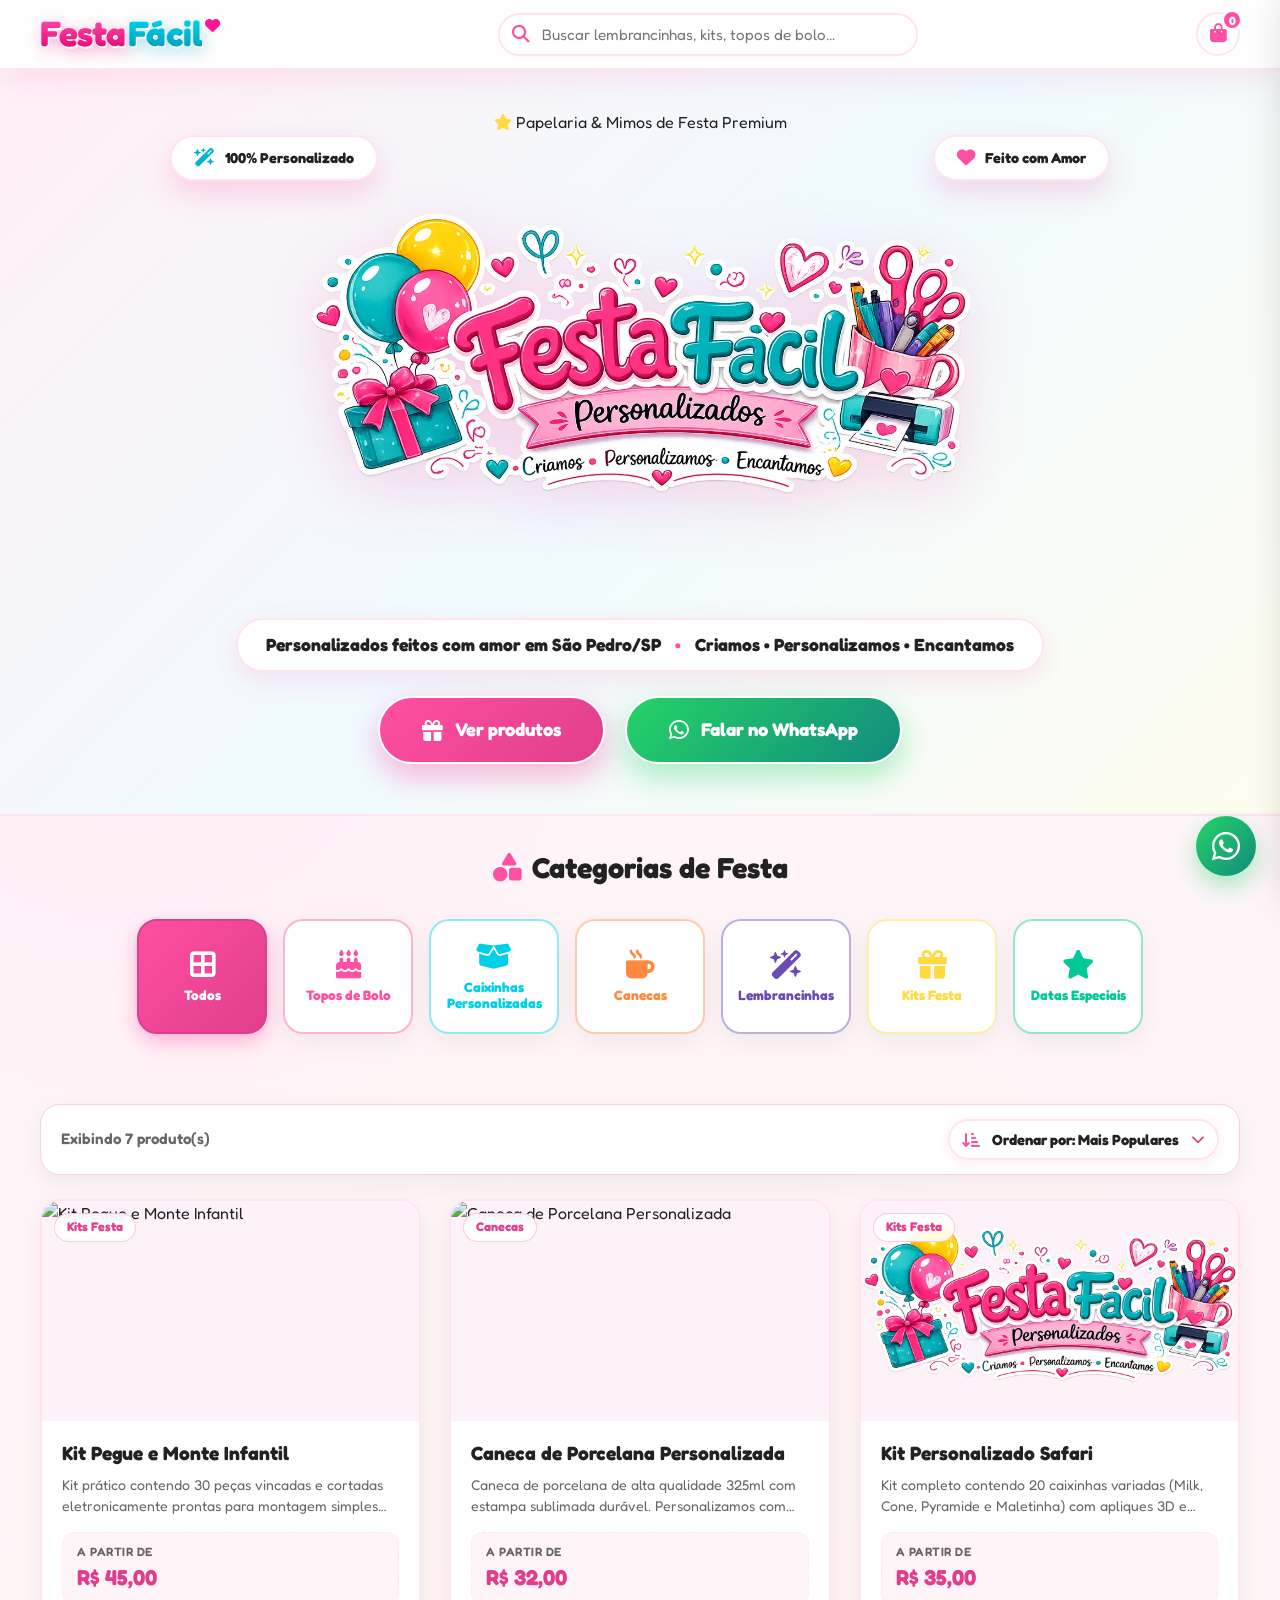
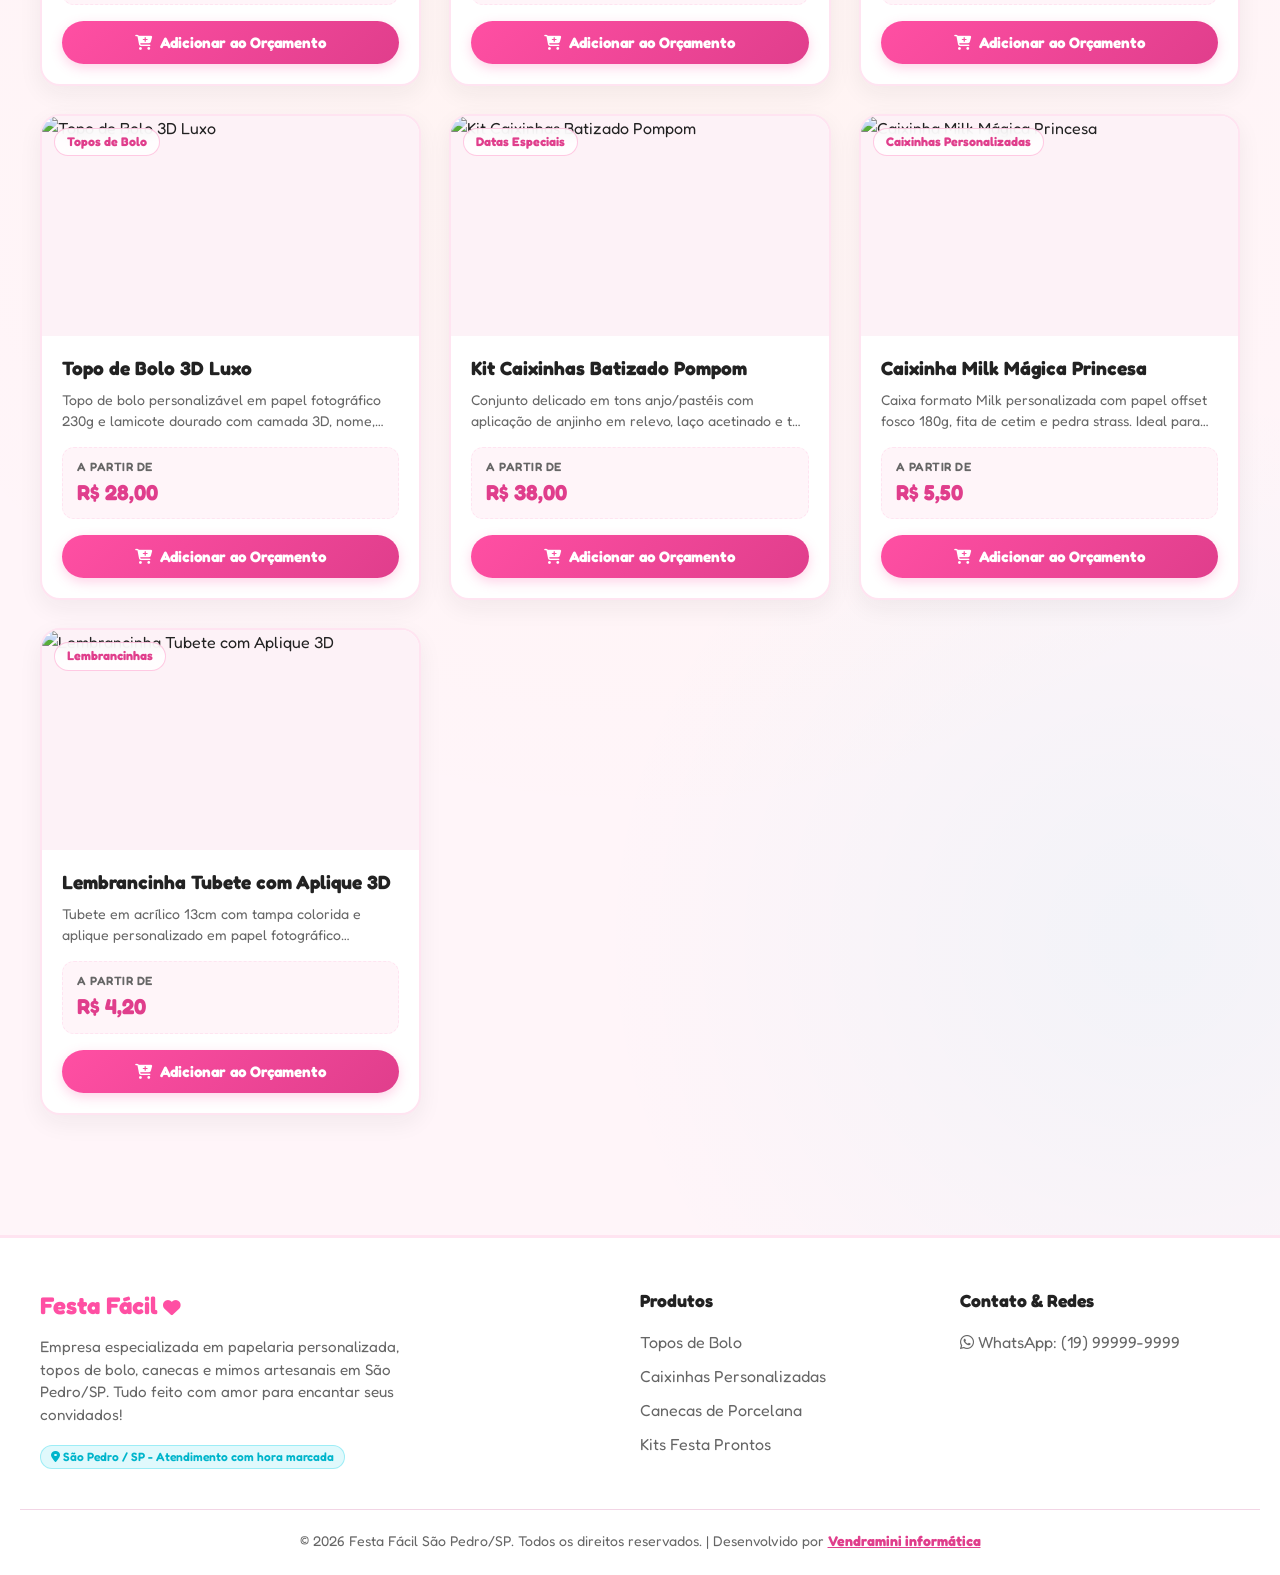
==== index.html @ 89d9fd94 "feat: implement administrative dashboard with product, category, and order management features" ====
<!DOCTYPE html>
<html lang="pt-BR">
<head>
  <meta charset="UTF-8">
  <meta name="viewport" content="width=device-width, initial-scale=1.0">
  <title>Festa Fácil | Personalizados Feitos com Amor em São Pedro/SP</title>
  <meta name="description" content="Kits personalizados, caixinhas, canecas e topos de bolo feitos com amor em São Pedro/SP. Encomende suas lembrancinhas direto no WhatsApp!">
  <meta name="keywords" content="Festa Fácil São Pedro SP, Personalizados São Pedro, Lembrancinhas personalizadas, Canecas personalizadas, Topos de bolo São Pedro">
  
  <!-- CSS Stylesheet -->
  <link rel="stylesheet" href="styles.css">
  
  <!-- Font Awesome Flat Vector Icons -->
  <link rel="stylesheet" href="https://cdnjs.cloudflare.com/ajax/libs/font-awesome/6.4.0/css/all.min.css">
</head>
<body>

  <!-- =========================================================
       HEADER DA LOJA
       ========================================================= -->
  <header class="site-header">
    <div class="container header-content">
      
      <!-- Logo 3D no Header com as Cores e Estilo do Logotipo -->
      <a href="index.html" class="brand-logo-typography">
        <span class="logo-festa">Festa</span><span class="logo-facil">Fácil</span><span class="logo-heart-decor"><i class="fa-solid fa-heart"></i></span>
      </a>

      <!-- Search Bar Desktop -->
      <form class="search-form-header" id="search-form">
        <i class="fa-solid fa-magnifying-glass search-icon-header"></i>
        <input type="text" id="search-input" class="search-input-header" placeholder="Buscar lembrancinhas, kits, topos de bolo...">
      </form>

      <!-- Action Buttons Header -->
      <div class="header-actions">
        <!-- Cart Button -->
        <button type="button" class="icon-btn-badge" id="btn-open-cart" title="Meu Carrinho">
          <i class="fa-solid fa-bag-shopping"></i>
          <span class="badge-count" id="cart-count">0</span>
        </button>
      </div>

    </div>
  </header>

  <!-- =========================================================
       HERO SECTION (BANNER TÍTULO + ELEMENTOS FLUTUANTES)
       ========================================================= -->
  <section class="hero-section">
    <div class="container hero-container-centered">
      
      <!-- Tag Superior -->
      <div class="hero-tag">
        <i class="fa-solid fa-star" style="color: var(--yellow-sparkle);"></i>
        <span>Papelaria & Mimos de Festa Premium</span>
      </div>

      <!-- Imagem Usada como Título Gráfico Principal com Etiquetas Flutuantes -->
      <div class="hero-banner-title-wrapper">
        
        <!-- Etiqueta Flutuante 1 (Esquerda Superior) -->
        <div class="hero-float-tag top-left">
          <i class="fa-solid fa-wand-magic-sparkles" style="color: var(--cyan-dark);"></i>
          <span>100% Personalizado</span>
        </div>

        <!-- Etiqueta Flutuante 2 (Direita Superior) -->
        <div class="hero-float-tag top-right">
          <i class="fa-solid fa-heart" style="color: var(--primary-pink);"></i>
          <span>Feito com Amor</span>
        </div>

        <!-- Imagem do Título Gráfico sem Molduras -->
        <img src="image.png" alt="Festa Fácil" class="hero-title-img">

      </div>

      <!-- Subtítulo e Tagline Única e Elegante -->
      <div class="hero-tagline-bar">
        <span>Personalizados feitos com amor em <strong>São Pedro/SP</strong></span>
        <span class="hero-tagline-divider">•</span>
        <span>Criamos • Personalizamos • Encantamos</span>
      </div>

      <!-- Botões de Ação Principais -->
      <div class="hero-ctas" style="justify-content: center; margin-top: 24px;">
        <a href="#vitrine" class="btn-hero-primary">
          <i class="fa-solid fa-gift"></i>
          <span>Ver produtos</span>
        </a>
        
        <a href="https://wa.me/5519999999999?text=Ol%C3%A1%20Festa%20F%C3%A1cil!%20Gostaria%20de%20tirar%20uma%20d%C3%BAvida%20sobre%20os%20personalizados." target="_blank" class="btn-hero-secondary">
          <i class="fa-brands fa-whatsapp"></i>
          <span>Falar no WhatsApp</span>
        </a>
      </div>

    </div>
  </section>

  <!-- =========================================================
       BARRA DE CATEGORIAS DINÂMICAS (CARDS QUADRADOS)
       ========================================================= -->
  <section class="categories-section" id="categorias-section">
    <div class="container">
      <div class="section-header-row">
        <h2 class="section-title">
          <i class="fa-solid fa-shapes"></i>
          <span>Categorias de Festa</span>
        </h2>
      </div>

      <!-- Container das Categorias Carregadas Dinamicamente como Cards Quadrados -->
      <div class="categories-bar" id="categories-container">
        <!-- Renderizado via app.js -->
        <button class="category-card-btn active" data-cat="todos">
          <i class="fa-solid fa-border-all"></i>
          <span>Todos</span>
        </button>
      </div>
    </div>
  </section>

  <!-- =========================================================
       VITRINE DE PRODUTOS
       ========================================================= -->
  <section class="products-section" id="vitrine">
    <div class="container">
      
      <!-- Filter info bar -->
      <div class="filter-info-bar">
        <div class="filter-text" id="filter-status-text">
          Exibindo todos os produtos (0)
        </div>
        
        <div class="sort-select-wrapper">
          <i class="fa-solid fa-arrow-down-short-wide sort-icon"></i>
          <select id="sort-select" class="sort-select">
            <option value="populares">Ordenar por: Mais Populares</option>
            <option value="menor-preco">Ordenar por: Menor Preço</option>
            <option value="maior-preco">Ordenar por: Maior Preço</option>
          </select>
          <i class="fa-solid fa-chevron-down chevron-icon"></i>
        </div>
      </div>

      <!-- Grid de Produtos -->
      <div class="products-grid" id="products-grid">
        <!-- Renderizado dinamicamente pelo JavaScript -->
      </div>

    </div>
  </section>



  <!-- =========================================================
       DRAWER DO CARRINHO (ORÇAMENTO)
       ========================================================= -->
  <div class="cart-drawer-backdrop" id="cart-backdrop"></div>
  <div class="cart-drawer" id="cart-drawer">
    
    <!-- Cart Header -->
    <div class="cart-header">
      <div class="cart-title">
        <i class="fa-solid fa-bag-shopping"></i>
        <span>Seu Carrinho de Orçamento</span>
      </div>
      <button class="modal-close-btn" id="btn-close-cart" style="position:static;">&times;</button>
    </div>

    <!-- Lista de Itens do Carrinho -->
    <div class="cart-items-list" id="cart-items-container">
      <!-- Preenchido via app.js -->
    </div>

    <!-- Rodapé do Carrinho & Checkout -->
    <div class="cart-footer">
      


      <!-- Aviso de Negociação com a Vendedora -->
      <div class="cart-notice-box" style="background: rgba(0, 207, 232, 0.15); border-color: var(--cyan-turquesa); color: #005F6B;">
        <i class="fa-solid fa-comments-dollar" style="font-size: 1.2rem; color: var(--cyan-dark); margin-top: 2px;"></i>
        <span><strong>Orçamento sem compromisso!</strong> O valor final, descontos e detalhes de criação serão alinhados e negociados diretamente com nossa vendedora pelo WhatsApp.</span>
      </div>

      <!-- Dados do Cliente para o Orçamento -->
      <div style="margin-bottom: 16px;">
        <label class="form-label">Seu Nome:</label>
        <input type="text" id="checkout-client-name" class="form-input" placeholder="Digite seu nome" style="margin-bottom: 8px;">
        
        <label class="form-label">Cidade / Bairro:</label>
        <input type="text" id="checkout-client-city" class="form-input" value="São Pedro / SP">
      </div>

      <!-- Botão Finalizar WhatsApp -->
      <button type="button" class="btn-checkout-whatsapp" id="btn-send-whatsapp">
        <i class="fa-brands fa-whatsapp" style="font-size: 1.4rem;"></i>
        <span>Solicitar orçamento</span>
      </button>

    </div>
  </div>

  <!-- =========================================================
       BOTÃO FIXO DO WHATSAPP
       ========================================================= -->
  <a href="https://wa.me/5519999999999?text=Ol%C3%A1%20Festa%20F%C3%A1cil!%20Vim%20pelo%20site%20e%20gostaria%20de%20um%20or%C3%A7amento." target="_blank" class="whatsapp-float-btn" title="Falar no WhatsApp">
    <i class="fa-brands fa-whatsapp"></i>
  </a>

  <!-- =========================================================
       FOOTER
       ========================================================= -->
  <footer class="site-footer">
    <div class="container footer-grid">
      <div>
        <div class="footer-brand-title">
          Festa Fácil <i class="fa-solid fa-heart" style="color: var(--primary-pink); font-size: 1.1rem;"></i>
        </div>
        <p class="footer-desc">
          Empresa especializada em papelaria personalizada, topos de bolo, canecas e mimos artesanais em São Pedro/SP. Tudo feito com amor para encantar seus convidados!
        </p>
        <div class="brand-badge" style="display:inline-block;">
          <i class="fa-solid fa-location-dot"></i> São Pedro / SP - Atendimento com hora marcada
        </div>
      </div>

      <div>
        <div class="footer-col-title">Produtos</div>
        <ul class="footer-links">
          <li><a href="#vitrine">Topos de Bolo</a></li>
          <li><a href="#vitrine">Caixinhas Personalizadas</a></li>
          <li><a href="#vitrine">Canecas de Porcelana</a></li>
          <li><a href="#vitrine">Kits Festa Prontos</a></li>
        </ul>
      </div>

      <div>
        <div class="footer-col-title">Contato & Redes</div>
        <ul class="footer-links">
          <li><a href="https://wa.me/5519999999999" target="_blank"><i class="fa-brands fa-whatsapp"></i> WhatsApp: (19) 99999-9999</a></li>
        </ul>
      </div>
    </div>

    <div class="container footer-bottom">
      &copy; 2026 Festa Fácil São Pedro/SP. Todos os direitos reservados. | Desenvolvido por <a href="https://vendraminiinformatica.com.br" target="_blank" style="color: var(--primary-pink-dark); font-weight: 700; text-decoration: underline;">Vendramini informática</a>
    </div>
  </footer>

  <!-- Supabase Client JS & App Scripts -->
  <script src="https://cdn.jsdelivr.net/npm/@supabase/supabase-js@2"></script>
  <script src="db.js"></script>
  <script src="app.js"></script>
</body>
</html>
---- styles.css ----
/* =========================================================
   FESTA FÁCIL 💖 - DESIGN SYSTEM & STYLESHEET
   São Pedro / SP - Personalizados feitos com amor
   ========================================================= */

@import url('https://fonts.googleapis.com/css2?family=Fredoka:wght@400;500;600;700&family=Quicksand:wght@500;600;700&display=swap');

:root {
  /* Paleta de Cores Principais */
  --primary-pink: #FF4FA3;
  --primary-pink-dark: #E03E8C;
  --primary-pink-light: #FFE4F1;
  --cyan-turquesa: #00CFE8;
  --cyan-dark: #00B5CB;
  --cyan-light: #E0F9FC;
  --yellow-sparkle: #FFD93D;
  --yellow-dark: #F3C41B;
  --purple-accent: #6C4AB6;
  --orange-accent: #FF8A3D;
  
  /* Neutros */
  --bg-page: #FFF5F9;
  --bg-card: #FFFFFF;
  --text-main: #222222;
  --text-muted: #666666;
  --border-light: #F2D5E5;
  
  /* Sombras & Efeitos */
  --shadow-soft: 0 10px 30px rgba(255, 79, 163, 0.12);
  --shadow-card: 0 8px 24px rgba(34, 34, 34, 0.06);
  --shadow-hover: 0 16px 36px rgba(255, 79, 163, 0.22);
  --glass-bg: rgba(255, 255, 255, 0.85);
  
  /* Tipografia & Bordas */
  --font-family: 'Fredoka', 'Quicksand', -apple-system, BlinkMacSystemFont, sans-serif;
  --radius-sm: 12px;
  --radius-md: 20px;
  --radius-lg: 32px;
  --radius-pill: 50px;
  --transition-fast: all 0.25s cubic-bezier(0.34, 1.56, 0.64, 1);
  --transition-smooth: all 0.3s ease;
}

/* Reset Global & Base */
*, *::before, *::after {
  box-sizing: border-box;
  margin: 0;
  padding: 0;
}

html {
  scroll-behavior: smooth;
}

body {
  font-family: var(--font-family);
  background-color: var(--bg-page);
  color: var(--text-main);
  line-height: 1.5;
  overflow-x: hidden;
  position: relative;
  background-image: 
    radial-gradient(circle at 10% 20%, rgba(255, 79, 163, 0.05) 0%, transparent 20%),
    radial-gradient(circle at 90% 80%, rgba(0, 207, 232, 0.05) 0%, transparent 20%),
    radial-gradient(circle at 50% 50%, rgba(255, 217, 61, 0.04) 0%, transparent 50%);
}

a {
  text-decoration: none;
  color: inherit;
}

button {
  cursor: pointer;
  border: none;
  outline: none;
  font-family: var(--font-family);
  transition: var(--transition-fast);
}

img {
  max-width: 100%;
  height: auto;
  display: block;
}

/* Decorações Flutuantes & Confetes */
.floating-decor {
  position: absolute;
  pointer-events: none;
  z-index: 1;
  opacity: 0.7;
  animation: floatAnim 4s ease-in-out infinite alternate;
}

@keyframes floatAnim {
  0% { transform: translateY(0px) rotate(0deg); }
  100% { transform: translateY(-12px) rotate(8deg); }
}

.decor-sparkle { color: var(--yellow-sparkle); font-size: 1.5rem; }
.decor-heart { color: var(--primary-pink); font-size: 1.4rem; }
.decor-ribbon { color: var(--cyan-turquesa); font-size: 1.6rem; }

/* Contêiner Principal */
.container {
  width: 100%;
  max-width: 1240px;
  margin: 0 auto;
  padding: 0 20px;
}

/* =========================================================
   HEADER & NAVEGAÇÃO
   ========================================================= */
.site-header {
  position: sticky;
  top: 0;
  z-index: 1000;
  background: var(--glass-bg);
  backdrop-filter: blur(12px);
  border-bottom: 2px solid var(--primary-pink-light);
  box-shadow: var(--shadow-soft);
  padding: 12px 0;
}

.header-content {
  display: flex;
  align-items: center;
  justify-content: space-between;
  gap: 16px;
}

.brand-logo-typography {
  font-family: 'Fredoka', 'Quicksand', sans-serif;
  font-size: 2.2rem;
  font-weight: 700;
  line-height: 1;
  letter-spacing: -0.5px;
  display: inline-flex;
  align-items: center;
  position: relative;
  text-decoration: none;
  transition: transform 0.3s ease;
  padding: 4px 0;
}

.brand-logo-typography:hover {
  transform: scale(1.05);
}

.brand-logo-typography .logo-festa {
  background: linear-gradient(180deg, #FF52AA 0%, #E60073 100%);
  -webkit-background-clip: text;
  -webkit-text-fill-color: transparent;
  filter: drop-shadow(1px 2px 0px #FFFFFF) drop-shadow(2px 4px 8px rgba(230, 0, 115, 0.3));
  margin-right: 2px;
}

.brand-logo-typography .logo-facil {
  background: linear-gradient(180deg, #00D8F6 0%, #0099B3 100%);
  -webkit-background-clip: text;
  -webkit-text-fill-color: transparent;
  filter: drop-shadow(1px 2px 0px #FFFFFF) drop-shadow(2px 4px 8px rgba(0, 153, 179, 0.3));
}

.brand-logo-typography .logo-heart-decor {
  font-size: 0.95rem;
  color: #FF1493;
  margin-left: 3px;
  transform: translateY(-8px);
}

/* Hero Main Title */
.hero-main-title {
  font-family: 'Fredoka', 'Quicksand', sans-serif;
  font-size: 3rem;
  font-weight: 700;
  color: var(--text-main);
  line-height: 1.15;
  margin: 16px 0;
}

.hero-main-title span.highlight-pink {
  color: var(--primary-pink);
}

.brand-badge {
  background: var(--cyan-light);
  color: var(--cyan-dark);
  font-size: 0.75rem;
  padding: 2px 10px;
  border-radius: var(--radius-pill);
  font-weight: 600;
  border: 1px solid rgba(0, 207, 232, 0.3);
}

/* Search Bar Header */
.search-form-header {
  flex: 1;
  max-width: 420px;
  position: relative;
}

.search-input-header {
  width: 100%;
  padding: 10px 16px 10px 42px;
  border-radius: var(--radius-pill);
  border: 2px solid var(--primary-pink-light);
  background: #FFF;
  font-family: var(--font-family);
  font-size: 0.95rem;
  color: var(--text-main);
  transition: var(--transition-smooth);
}

.search-input-header:focus {
  border-color: var(--primary-pink);
  box-shadow: 0 0 0 4px rgba(255, 79, 163, 0.15);
  outline: none;
}

.search-icon-header {
  position: absolute;
  left: 14px;
  top: 50%;
  transform: translateY(-50%);
  color: var(--primary-pink);
  font-size: 1.1rem;
}

/* Header Actions */
.header-actions {
  display: flex;
  align-items: center;
  gap: 12px;
}

.icon-btn-badge {
  position: relative;
  background: #FFF;
  border: 2px solid var(--primary-pink-light);
  width: 44px;
  height: 44px;
  border-radius: 50%;
  display: flex;
  align-items: center;
  justify-content: center;
  font-size: 1.2rem;
  color: var(--primary-pink);
  transition: var(--transition-fast);
}

.icon-btn-badge:hover {
  background: var(--primary-pink-light);
  transform: translateY(-2px);
  border-color: var(--primary-pink);
}

.badge-count {
  position: absolute;
  top: -4px;
  right: -4px;
  background: var(--primary-pink);
  color: #FFF;
  font-size: 0.75rem;
  font-weight: 700;
  width: 20px;
  height: 20px;
  border-radius: 50%;
  display: flex;
  align-items: center;
  justify-content: center;
  border: 2px solid #FFF;
}

.btn-primary-sm {
  background: linear-gradient(135deg, var(--primary-pink), var(--primary-pink-dark));
  color: #FFF;
  padding: 10px 20px;
  border-radius: var(--radius-pill);
  font-weight: 600;
  display: inline-flex;
  align-items: center;
  gap: 8px;
  box-shadow: 0 4px 14px rgba(255, 79, 163, 0.3);
}

.btn-primary-sm:hover {
  transform: translateY(-2px) scale(1.02);
  box-shadow: 0 6px 18px rgba(255, 79, 163, 0.4);
}

.btn-admin-link {
  background: var(--bg-page);
  color: var(--purple-accent);
  border: 2px solid var(--purple-accent);
  padding: 8px 16px;
  border-radius: var(--radius-pill);
  font-weight: 600;
  font-size: 0.9rem;
  display: inline-flex;
  align-items: center;
  gap: 6px;
}

.btn-admin-link:hover {
  background: var(--purple-accent);
  color: #FFF;
}

.hamburger-btn {
  display: none;
  background: none;
  font-size: 1.6rem;
  color: var(--primary-pink);
  border: none;
}

/* =========================================================
   HERO SECTION (BANNER TÍTULO + ELEMENTOS FLUTUANTES)
   ========================================================= */
.hero-section {
  padding: 40px 0 50px;
  position: relative;
  background: linear-gradient(135deg, #FFF0F6 0%, #F0FBFF 50%, #FFFDF0 100%);
  border-bottom: 2px solid var(--primary-pink-light);
  overflow: hidden;
  text-align: center;
}

.hero-container-centered {
  display: flex;
  flex-direction: column;
  align-items: center;
  max-width: 900px;
  margin: 0 auto;
}

/* Imagem de Título Gráfico Principal */
.hero-banner-title-wrapper {
  position: relative;
  width: 100%;
  max-width: 950px;
  margin: 16px auto 10px;
  display: flex;
  justify-content: center;
  align-items: center;
}

.hero-title-img {
  width: 100%;
  max-height: 440px;
  object-fit: contain;
  filter: drop-shadow(0 16px 32px rgba(255, 79, 163, 0.22));
  transition: transform 0.4s ease;
}

.hero-title-img:hover {
  transform: scale(1.03);
}

/* Subtítulo Limpo e Elegante */
.hero-tagline-bar {
  display: inline-flex;
  align-items: center;
  gap: 14px;
  background: #FFF;
  border: 2px solid var(--primary-pink-light);
  padding: 12px 28px;
  border-radius: var(--radius-pill);
  font-size: 1.1rem;
  font-weight: 700;
  color: var(--text-main);
  box-shadow: 0 8px 24px rgba(255, 79, 163, 0.14);
  margin-top: 18px;
  flex-wrap: wrap;
  justify-content: center;
}

.hero-tagline-divider {
  color: var(--primary-pink);
  font-weight: 700;
}

/* Redesign dos Botões Principais CTA */
.hero-ctas {
  display: flex;
  gap: 20px;
  flex-wrap: wrap;
  justify-content: center;
  margin-top: 28px;
}

.btn-hero-primary {
  background: linear-gradient(135deg, #FF4FA3 0%, #E03E8C 100%);
  color: #FFF;
  padding: 18px 42px;
  border-radius: var(--radius-pill);
  font-size: 1.15rem;
  font-weight: 700;
  box-shadow: 0 12px 30px rgba(255, 79, 163, 0.42);
  display: inline-flex;
  align-items: center;
  gap: 12px;
  transition: all 0.3s cubic-bezier(0.34, 1.56, 0.64, 1);
  border: 2px solid #FFF;
}

.btn-hero-primary i {
  font-size: 1.3rem;
  transition: transform 0.3s ease;
}

.btn-hero-primary:hover {
  transform: translateY(-4px) scale(1.04);
  box-shadow: 0 16px 36px rgba(255, 79, 163, 0.55);
}

.btn-hero-primary:hover i {
  transform: rotate(-10deg) scale(1.2);
}

.btn-hero-secondary {
  background: linear-gradient(135deg, #25D366 0%, #128C7E 100%);
  color: #FFF;
  border: 2px solid #FFF;
  padding: 18px 42px;
  border-radius: var(--radius-pill);
  font-size: 1.15rem;
  font-weight: 700;
  box-shadow: 0 12px 30px rgba(37, 211, 102, 0.38);
  display: inline-flex;
  align-items: center;
  gap: 12px;
  transition: all 0.3s cubic-bezier(0.34, 1.56, 0.64, 1);
}

.btn-hero-secondary i {
  font-size: 1.4rem;
  transition: transform 0.3s ease;
}

.btn-hero-secondary:hover {
  transform: translateY(-4px) scale(1.04);
  box-shadow: 0 16px 36px rgba(37, 211, 102, 0.5);
}

.btn-hero-secondary:hover i {
  transform: scale(1.25) rotate(8deg);
}

/* Etiquetas Flutuantes Decorativas (Estilo Papelaria Craft) */
.hero-float-tag {
  position: absolute;
  background: #FFFFFF;
  padding: 10px 22px;
  border-radius: var(--radius-pill);
  box-shadow: 0 12px 28px rgba(255, 79, 163, 0.22);
  display: flex;
  align-items: center;
  gap: 10px;
  font-weight: 700;
  font-size: 0.9rem;
  color: var(--text-main);
  border: 2px solid var(--primary-pink-light);
  z-index: 10;
  white-space: nowrap;
}

.hero-float-tag i {
  font-size: 1.15rem;
}

.hero-float-tag.top-left {
  top: -15px;
  left: -40px;
  animation: floatAnimLeft 3.6s ease-in-out infinite alternate;
}

.hero-float-tag.top-right {
  top: -15px;
  right: -40px;
  animation: floatAnimRight 4.2s ease-in-out infinite alternate;
}

.hero-float-tag.bottom-right {
  bottom: -15px;
  right: -25px;
  animation: floatAnimLeft 4s ease-in-out infinite alternate;
}

@keyframes floatAnimLeft {
  0% { transform: translateY(0px) rotate(-3deg); }
  100% { transform: translateY(-14px) rotate(2deg); }
}

@keyframes floatAnimRight {
  0% { transform: translateY(0px) rotate(3deg); }
  100% { transform: translateY(-16px) rotate(-2deg); }
}

/* =========================================================
   BARRA DE CATEGORIAS DINÂMICAS (CARDS QUADRADOS)
   ========================================================= */
.categories-section {
  padding: 30px 0;
}

.section-header-row {
  display: flex;
  align-items: center;
  justify-content: center;
  text-align: center;
  margin-bottom: 20px;
}

.section-title {
  font-size: 1.8rem;
  color: var(--text-main);
  font-weight: 700;
  display: flex;
  align-items: center;
  justify-content: center;
  gap: 10px;
}

.section-title i {
  color: var(--primary-pink);
}

.categories-bar {
  display: flex;
  align-items: center;
  justify-content: center;
  flex-wrap: wrap;
  gap: 16px;
  padding: 10px 4px 20px;
}

.categories-bar::-webkit-scrollbar {
  height: 6px;
}
.categories-bar::-webkit-scrollbar-thumb {
  background: var(--primary-pink-light);
  border-radius: 10px;
}

/* Seletor de Ícones e Cores na Categoria */
.icon-picker-grid {
  display: grid;
  grid-template-columns: repeat(6, 1fr);
  gap: 10px;
  margin-top: 6px;
}

.icon-picker-btn {
  background: var(--bg-page);
  border: 2px solid var(--border-light);
  border-radius: var(--radius-sm);
  padding: 10px;
  font-size: 1.25rem;
  color: var(--text-muted);
  display: flex;
  align-items: center;
  justify-content: center;
  cursor: pointer;
  transition: var(--transition-fast);
}

.icon-picker-btn:hover {
  border-color: var(--primary-pink);
  color: var(--primary-pink);
  transform: translateY(-2px);
}

.icon-picker-btn.active {
  background: var(--primary-pink-light);
  border-color: var(--primary-pink);
  color: var(--primary-pink-dark);
  box-shadow: 0 4px 12px rgba(255, 79, 163, 0.2);
}

.color-presets-row {
  display: flex;
  align-items: center;
  gap: 8px;
}

.color-preset-dot {
  width: 28px;
  height: 28px;
  border-radius: 50%;
  cursor: pointer;
  border: 2px solid #FFF;
  box-shadow: 0 2px 6px rgba(0, 0, 0, 0.15);
  transition: transform 0.2s ease;
}

.color-preset-dot:hover {
  transform: scale(1.2);
}

.color-preset-dot.active {
  transform: scale(1.25);
  box-shadow: 0 0 0 3px var(--text-main);
}

/* Cards Quadrados de Tamanho Padrão com Pontas Arredondadas */
.category-card-btn {
  width: 130px;
  height: 115px;
  flex: 0 0 130px;
  background: #FFF;
  border: 2px solid var(--primary-pink-light);
  color: var(--text-main);
  border-radius: var(--radius-md);
  display: flex;
  flex-direction: column;
  align-items: center;
  justify-content: center;
  gap: 8px;
  padding: 12px 8px;
  box-shadow: var(--shadow-card);
  transition: var(--transition-fast);
  cursor: pointer;
  text-align: center;
  position: relative;
  overflow: visible;
}

.category-card-btn i {
  font-size: 1.8rem;
  color: var(--primary-pink);
  transition: transform 0.3s ease;
}

.category-card-btn span.cat-label {
  font-size: 0.85rem;
  font-weight: 700;
  line-height: 1.2;
  transition: transform 0.25s ease;
}

.category-card-btn:hover {
  transform: translateY(-6px);
  box-shadow: var(--shadow-hover);
  background: #FFFBFD;
}

.category-card-btn:hover i {
  transform: scale(1.18);
}

.category-card-btn:hover span.cat-label {
  transform: scale(1.06);
}

/* Tooltip com Nome da Categoria ao passar o mouse */
.category-card-btn::after {
  content: attr(data-tooltip);
  position: absolute;
  top: -30px;
  left: 50%;
  transform: translateX(-50%) translateY(6px);
  background: var(--text-main);
  color: #FFF;
  font-size: 0.75rem;
  font-weight: 700;
  padding: 4px 10px;
  border-radius: var(--radius-pill);
  opacity: 0;
  pointer-events: none;
  transition: all 0.25s ease;
  white-space: nowrap;
  box-shadow: 0 4px 12px rgba(0, 0, 0, 0.2);
  z-index: 20;
}

.category-card-btn:hover::after {
  opacity: 1;
  transform: translateX(-50%) translateY(0);
}

.category-card-btn.active {
  background: linear-gradient(135deg, var(--primary-pink), var(--primary-pink-dark));
  color: #FFF !important;
  border-color: var(--primary-pink-dark) !important;
  box-shadow: 0 8px 20px rgba(255, 79, 163, 0.4);
}

.category-card-btn.active i,
.category-card-btn.active span.cat-label {
  color: #FFF !important;
}

/* =========================================================
   LOJA / VITRINE DE PRODUTOS
   ========================================================= */
.products-section {
  padding: 20px 0 80px;
}

.filter-info-bar {
  display: flex;
  align-items: center;
  justify-content: space-between;
  margin-bottom: 24px;
  background: #FFF;
  padding: 14px 20px;
  border-radius: var(--radius-md);
  border: 1px solid var(--border-light);
  box-shadow: var(--shadow-card);
}

.filter-text {
  font-weight: 600;
  color: var(--text-muted);
  font-size: 0.95rem;
}

/* Menu Select do Filtro Redenhado */
.sort-select-wrapper {
  position: relative;
  display: inline-flex;
  align-items: center;
}

.sort-select-wrapper .sort-icon {
  position: absolute;
  left: 14px;
  color: var(--primary-pink);
  font-size: 1rem;
  pointer-events: none;
  z-index: 2;
}

.sort-select-wrapper .chevron-icon {
  position: absolute;
  right: 14px;
  color: var(--primary-pink-dark);
  font-size: 0.85rem;
  pointer-events: none;
  z-index: 2;
  transition: transform 0.3s ease;
}

.sort-select {
  appearance: none;
  -webkit-appearance: none;
  -moz-appearance: none;
  padding: 10px 38px 10px 42px;
  border-radius: var(--radius-pill);
  border: 2px solid var(--primary-pink-light);
  background: #FFFFFF;
  font-family: var(--font-family);
  font-weight: 700;
  font-size: 0.92rem;
  color: var(--text-main);
  outline: none;
  cursor: pointer;
  box-shadow: 0 4px 14px rgba(255, 79, 163, 0.1);
  transition: var(--transition-fast);
}

.sort-select:hover {
  border-color: var(--primary-pink);
  box-shadow: 0 6px 18px rgba(255, 79, 163, 0.22);
  transform: translateY(-2px);
}

.sort-select:focus {
  border-color: var(--primary-pink);
  box-shadow: 0 0 0 4px rgba(255, 79, 163, 0.2);
}

.sort-select-wrapper:hover .chevron-icon {
  transform: translateY(2px);
}

.products-grid {
  display: grid;
  grid-template-columns: repeat(auto-fill, minmax(280px, 1fr));
  gap: 28px;
}

/* Card de Produto Individual */
.product-card {
  background: var(--bg-card);
  border-radius: var(--radius-md);
  border: 2px solid var(--primary-pink-light);
  overflow: hidden;
  box-shadow: var(--shadow-card);
  transition: var(--transition-fast);
  display: flex;
  flex-direction: column;
  position: relative;
}

.product-card:hover {
  transform: translateY(-6px);
  box-shadow: var(--shadow-hover);
  border-color: var(--primary-pink);
}

.card-img-container {
  position: relative;
  width: 100%;
  height: 220px;
  overflow: hidden;
  background: #FDF2F7;
}

.card-img-container img {
  width: 100%;
  height: 100%;
  object-fit: cover;
  transition: transform 0.4s ease;
}

.product-card:hover .card-img-container img {
  transform: scale(1.06);
}

.card-badge-category {
  position: absolute;
  top: 12px;
  left: 12px;
  background: var(--glass-bg);
  backdrop-filter: blur(6px);
  color: var(--primary-pink-dark);
  font-size: 0.78rem;
  font-weight: 700;
  padding: 4px 12px;
  border-radius: var(--radius-pill);
  border: 1px solid rgba(255, 79, 163, 0.3);
}

.card-favorite-btn {
  position: absolute;
  top: 12px;
  right: 12px;
  background: #FFF;
  width: 36px;
  height: 36px;
  border-radius: 50%;
  display: flex;
  align-items: center;
  justify-content: center;
  color: #CCC;
  font-size: 1.1rem;
  box-shadow: 0 4px 10px rgba(0,0,0,0.1);
  transition: var(--transition-fast);
}

.card-favorite-btn:hover,
.card-favorite-btn.favorited {
  color: var(--primary-pink);
  transform: scale(1.15);
}

.card-content {
  padding: 20px;
  display: flex;
  flex-direction: column;
  flex: 1;
}

.product-title {
  font-size: 1.2rem;
  font-weight: 700;
  color: var(--text-main);
  margin-bottom: 8px;
  line-height: 1.3;
}

.product-description {
  font-size: 0.88rem;
  color: var(--text-muted);
  margin-bottom: 16px;
  display: -webkit-box;
  -webkit-line-clamp: 2;
  -webkit-box-orient: vertical;
  overflow: hidden;
  flex: 1;
}

.product-price-box {
  margin-bottom: 16px;
  background: var(--bg-page);
  padding: 10px 14px;
  border-radius: var(--radius-sm);
  border: 1px dashed var(--primary-pink-light);
}

.price-label {
  font-size: 0.75rem;
  font-weight: 600;
  color: var(--text-muted);
  text-transform: uppercase;
  letter-spacing: 0.5px;
}

.price-value {
  font-size: 1.35rem;
  font-weight: 700;
  color: var(--primary-pink-dark);
}

.btn-add-cart {
  width: 100%;
  background: linear-gradient(135deg, var(--primary-pink), var(--primary-pink-dark));
  color: #FFF;
  padding: 12px;
  border-radius: var(--radius-pill);
  font-weight: 700;
  font-size: 0.95rem;
  display: flex;
  align-items: center;
  justify-content: center;
  gap: 8px;
  box-shadow: 0 4px 12px rgba(255, 79, 163, 0.25);
}

.btn-add-cart:hover {
  transform: translateY(-2px);
  box-shadow: 0 8px 18px rgba(255, 79, 163, 0.38);
}

/* State when empty */
.empty-state {
  text-align: center;
  padding: 60px 20px;
  background: #FFF;
  border-radius: var(--radius-lg);
  border: 2px dashed var(--primary-pink-light);
  grid-column: 1 / -1;
}

.empty-state-icon {
  font-size: 3.5rem;
  margin-bottom: 12px;
}

/* =========================================================
   MODAL DE PRODUTO INDIVIDUAL (PERSONALIZAÇÃO)
   ========================================================= */
.modal-backdrop {
  position: fixed;
  top: 0;
  left: 0;
  width: 100vw;
  height: 100vh;
  background: rgba(34, 34, 34, 0.6);
  backdrop-filter: blur(5px);
  z-index: 2000;
  display: flex;
  align-items: center;
  justify-content: center;
  opacity: 0;
  pointer-events: none;
  transition: opacity 0.3s ease;
  padding: 20px;
}

.modal-backdrop.open {
  opacity: 1;
  pointer-events: auto;
}

.modal-card-customization {
  background: #FFF;
  width: 100%;
  max-width: 820px;
  max-height: 90vh;
  border-radius: var(--radius-lg);
  overflow-y: auto;
  box-shadow: 0 20px 50px rgba(0,0,0,0.25);
  position: relative;
  transform: scale(0.95);
  transition: transform 0.3s cubic-bezier(0.34, 1.56, 0.64, 1);
  border: 3px solid var(--primary-pink-light);
}

.modal-backdrop.open .modal-card-customization {
  transform: scale(1);
}

.modal-close-btn {
  position: absolute;
  top: 16px;
  right: 16px;
  background: var(--bg-page);
  border: 2px solid var(--primary-pink-light);
  width: 40px;
  height: 40px;
  border-radius: 50%;
  display: flex;
  align-items: center;
  justify-content: center;
  font-size: 1.2rem;
  color: var(--primary-pink-dark);
  z-index: 10;
}

.modal-close-btn:hover {
  background: var(--primary-pink);
  color: #FFF;
}

.product-modal-grid {
  display: grid;
  grid-template-columns: 1fr 1.2fr;
}

.modal-img-col {
  background: #FDF2F7;
  padding: 30px;
  display: flex;
  flex-direction: column;
  align-items: center;
  justify-content: center;
}

.modal-product-img {
  width: 100%;
  max-height: 320px;
  object-fit: cover;
  border-radius: var(--radius-md);
  box-shadow: var(--shadow-card);
  border: 2px solid #FFF;
}

.modal-details-col {
  padding: 32px 28px;
}

.modal-product-title {
  font-size: 1.6rem;
  font-weight: 700;
  color: var(--text-main);
  margin-bottom: 6px;
}

.modal-product-price {
  font-size: 1.4rem;
  color: var(--primary-pink-dark);
  font-weight: 700;
  margin-bottom: 12px;
}

.modal-product-desc {
  font-size: 0.92rem;
  color: var(--text-muted);
  margin-bottom: 24px;
  padding-bottom: 16px;
  border-bottom: 1px solid var(--border-light);
}

/* Quantidade */
.qty-control-row {
  display: flex;
  align-items: center;
  gap: 16px;
  margin-bottom: 24px;
}

.qty-label {
  font-weight: 700;
  color: var(--text-main);
}

.qty-stepper {
  display: inline-flex;
  align-items: center;
  background: var(--bg-page);
  border: 2px solid var(--primary-pink-light);
  border-radius: var(--radius-pill);
  padding: 4px 8px;
}

.btn-qty {
  width: 32px;
  height: 32px;
  border-radius: 50%;
  background: #FFF;
  color: var(--primary-pink-dark);
  font-weight: 700;
  font-size: 1.1rem;
  display: flex;
  align-items: center;
  justify-content: center;
  box-shadow: var(--shadow-card);
}

.btn-qty:hover {
  background: var(--primary-pink);
  color: #FFF;
}

.qty-number {
  width: 40px;
  text-align: center;
  font-weight: 700;
  font-size: 1.1rem;
}

/* Formulário de Personalização */
.customization-form {
  background: var(--bg-page);
  padding: 20px;
  border-radius: var(--radius-md);
  border: 2px dashed var(--primary-pink-light);
  margin-bottom: 24px;
}

.form-section-title {
  font-size: 1.05rem;
  font-weight: 700;
  color: var(--primary-pink-dark);
  margin-bottom: 14px;
  display: flex;
  align-items: center;
  gap: 8px;
}

.form-group {
  margin-bottom: 14px;
}

.form-label {
  display: block;
  font-size: 0.85rem;
  font-weight: 700;
  color: var(--text-main);
  margin-bottom: 4px;
}

.form-label span.req {
  color: var(--primary-pink-dark);
}

.form-input, .form-textarea, .form-select {
  width: 100%;
  padding: 10px 14px;
  border-radius: var(--radius-sm);
  border: 1px solid var(--border-light);
  background: #FFF;
  font-family: var(--font-family);
  font-size: 0.9rem;
  color: var(--text-main);
  outline: none;
  transition: var(--transition-smooth);
}

.form-input:focus, .form-textarea:focus {
  border-color: var(--primary-pink);
  box-shadow: 0 0 0 3px rgba(255, 79, 163, 0.15);
}

.form-row-2col {
  display: grid;
  grid-template-columns: 1fr 1fr;
  gap: 12px;
}

/* File Upload Reference */
.file-upload-box {
  position: relative;
  border: 2px dashed var(--cyan-turquesa);
  background: var(--cyan-light);
  padding: 14px;
  border-radius: var(--radius-sm);
  text-align: center;
  cursor: pointer;
  transition: var(--transition-fast);
}

.file-upload-box:hover {
  background: #D5F6FA;
}

.file-upload-input {
  position: absolute;
  top:0; left:0; width:100%; height:100%;
  opacity: 0;
  cursor: pointer;
}

.file-upload-text {
  font-size: 0.85rem;
  font-weight: 600;
  color: var(--cyan-dark);
}

.file-preview-thumb {
  margin-top: 8px;
  max-height: 80px;
  border-radius: var(--radius-sm);
  display: none;
}

/* =========================================================
   DRAWER DO CARRINHO & MODAIS
   ========================================================= */
.cart-drawer-backdrop {
  position: fixed;
  top: 0; left: 0; width: 100vw; height: 100vh;
  background: rgba(0,0,0,0.5);
  backdrop-filter: blur(4px);
  z-index: 2100;
  opacity: 0;
  pointer-events: none;
  transition: opacity 0.3s ease;
}

.cart-drawer-backdrop.open {
  opacity: 1;
  pointer-events: auto;
}

.cart-drawer {
  position: fixed;
  top: 0; right: -480px;
  width: 100%;
  max-width: 460px;
  height: 100vh;
  background: #FFF;
  z-index: 2200;
  box-shadow: -10px 0 40px rgba(0,0,0,0.2);
  transition: right 0.35s cubic-bezier(0.16, 1, 0.3, 1);
  display: flex;
  flex-direction: column;
}

.cart-drawer.open {
  right: 0;
}

.cart-header {
  padding: 20px 24px;
  background: var(--bg-page);
  border-bottom: 2px solid var(--primary-pink-light);
  display: flex;
  align-items: center;
  justify-content: space-between;
}

.cart-title {
  font-size: 1.4rem;
  font-weight: 700;
  color: var(--primary-pink-dark);
  display: flex;
  align-items: center;
  gap: 10px;
}

.cart-items-list {
  flex: 1;
  overflow-y: auto;
  padding: 20px 24px;
  display: flex;
  flex-direction: column;
  gap: 16px;
}

.cart-item-card {
  background: var(--bg-page);
  border-radius: var(--radius-md);
  padding: 16px;
  border: 1px solid var(--border-light);
  position: relative;
}

.cart-item-main {
  display: flex;
  gap: 14px;
  margin-bottom: 10px;
}

.cart-item-img {
  width: 64px;
  height: 64px;
  border-radius: var(--radius-sm);
  object-fit: cover;
}

.cart-item-info {
  flex: 1;
}

.cart-item-name {
  font-weight: 700;
  font-size: 1rem;
  color: var(--text-main);
  margin-bottom: 2px;
}

.cart-item-price {
  color: var(--primary-pink-dark);
  font-weight: 700;
  font-size: 0.95rem;
}

.cart-item-custom-tags {
  font-size: 0.8rem;
  color: var(--text-muted);
  background: #FFF;
  padding: 8px 12px;
  border-radius: var(--radius-sm);
  border: 1px dashed var(--primary-pink-light);
}

.cart-item-custom-tags p {
  margin-bottom: 2px;
}

.cart-item-remove {
  position: absolute;
  top: 12px;
  right: 12px;
  background: none;
  border: none;
  color: #AA1111;
  font-size: 1.1rem;
}

/* Cart Footer */
.cart-footer {
  padding: 20px 24px;
  background: #FFF;
  border-top: 2px solid var(--border-light);
  box-shadow: 0 -4px 16px rgba(0,0,0,0.05);
}

.cart-subtotal-row {
  display: flex;
  justify-content: space-between;
  font-size: 1.25rem;
  font-weight: 700;
  color: var(--text-main);
  margin-bottom: 8px;
}

.cart-subtotal-row .val {
  color: var(--primary-pink-dark);
}

.cart-notice-box {
  background: var(--yellow-sparkle);
  background: rgba(255, 217, 61, 0.25);
  border: 1px solid var(--yellow-dark);
  padding: 10px 14px;
  border-radius: var(--radius-sm);
  font-size: 0.8rem;
  color: #775500;
  font-weight: 600;
  margin-bottom: 16px;
  display: flex;
  align-items: flex-start;
  gap: 8px;
}

.btn-checkout-whatsapp {
  width: 100%;
  background: linear-gradient(135deg, #25D366, #128C7E);
  color: #FFF;
  padding: 16px;
  border-radius: var(--radius-pill);
  font-size: 1.1rem;
  font-weight: 700;
  display: flex;
  align-items: center;
  justify-content: center;
  gap: 10px;
  box-shadow: 0 8px 20px rgba(37, 211, 102, 0.35);
}

.btn-checkout-whatsapp:hover {
  transform: translateY(-2px) scale(1.01);
  box-shadow: 0 12px 25px rgba(37, 211, 102, 0.45);
}

/* Floating WhatsApp Fix Button */
.whatsapp-float-btn {
  position: fixed;
  bottom: 24px;
  right: 24px;
  background: linear-gradient(135deg, #25D366, #128C7E);
  color: #FFF;
  width: 60px;
  height: 60px;
  border-radius: 50%;
  display: flex;
  align-items: center;
  justify-content: center;
  font-size: 2rem;
  box-shadow: 0 10px 25px rgba(37, 211, 102, 0.4);
  z-index: 1500;
  transition: var(--transition-fast);
  animation: pulseWa 2s infinite;
}

@keyframes pulseWa {
  0% { box-shadow: 0 0 0 0 rgba(37, 211, 102, 0.6); }
  70% { box-shadow: 0 0 0 15px rgba(37, 211, 102, 0); }
  100% { box-shadow: 0 0 0 0 rgba(37, 211, 102, 0); }
}

.whatsapp-float-btn:hover {
  transform: scale(1.1);
}

/* =========================================================
   FOOTER
   ========================================================= */
.site-footer {
  background: #FFF;
  border-top: 3px solid var(--primary-pink-light);
  padding: 50px 0 24px;
  margin-top: 40px;
}

.footer-grid {
  display: grid;
  grid-template-columns: 2fr 1fr 1fr;
  gap: 40px;
  margin-bottom: 40px;
}

.footer-brand-title {
  font-size: 1.5rem;
  font-weight: 700;
  color: var(--primary-pink);
  margin-bottom: 12px;
}

.footer-desc {
  color: var(--text-muted);
  font-size: 0.95rem;
  margin-bottom: 16px;
  max-width: 380px;
}

.footer-col-title {
  font-size: 1.1rem;
  font-weight: 700;
  color: var(--text-main);
  margin-bottom: 16px;
}

.footer-links {
  list-style: none;
}

.footer-links li {
  margin-bottom: 10px;
}

.footer-links a {
  color: var(--text-muted);
  transition: color 0.2s;
}

.footer-links a:hover {
  color: var(--primary-pink);
}

.footer-bottom {
  border-top: 1px solid var(--border-light);
  padding-top: 20px;
  text-align: center;
  font-size: 0.88rem;
  color: var(--text-muted);
}

/* =========================================================
   PAINEL ADMIN (SIDEBAR LATERAL ESQUERDA)
   ========================================================= */
.admin-layout-wrapper {
  display: flex;
  min-height: 100vh;
  background-color: #F8F9FD;
}

.admin-sidebar {
  width: 260px;
  background: #1E1E2E;
  color: #FFF;
  position: fixed;
  top: 0;
  left: 0;
  height: 100vh;
  display: flex;
  flex-direction: column;
  box-shadow: 4px 0 20px rgba(0, 0, 0, 0.15);
  z-index: 1000;
}

.admin-sidebar-header {
  padding: 24px 20px;
  border-bottom: 1px solid rgba(255, 255, 255, 0.08);
  display: flex;
  align-items: center;
  gap: 12px;
}

.admin-sidebar-logo {
  height: 38px;
  width: auto;
  filter: brightness(0) invert(1);
}

.admin-sidebar-title {
  font-size: 0.95rem;
  font-weight: 700;
  color: var(--primary-pink-light);
  letter-spacing: 0.5px;
}

.admin-sidebar-menu {
  flex: 1;
  padding: 20px 14px;
  display: flex;
  flex-direction: column;
  gap: 8px;
}

.admin-sidebar-menu .admin-tab-btn {
  width: 100%;
  padding: 14px 18px;
  border-radius: var(--radius-sm);
  font-weight: 700;
  font-size: 0.95rem;
  color: #A6ACCD;
  background: transparent;
  border: none;
  display: flex;
  align-items: center;
  gap: 12px;
  transition: all 0.25s ease;
  text-align: left;
}

.admin-sidebar-menu .admin-tab-btn:hover {
  background: rgba(255, 255, 255, 0.06);
  color: #FFF;
}

.admin-sidebar-menu .admin-tab-btn.active {
  background: linear-gradient(135deg, var(--primary-pink), var(--primary-pink-dark));
  color: #FFF;
  box-shadow: 0 6px 18px rgba(255, 79, 163, 0.4);
}

.admin-sidebar-footer {
  padding: 20px 16px;
  border-top: 1px solid rgba(255, 255, 255, 0.08);
  display: flex;
  flex-direction: column;
  gap: 10px;
}

.btn-sidebar-link {
  padding: 10px 16px;
  border-radius: var(--radius-sm);
  font-weight: 600;
  font-size: 0.88rem;
  color: #FFF;
  background: rgba(255, 255, 255, 0.08);
  border: none;
  display: flex;
  align-items: center;
  gap: 10px;
  transition: var(--transition-fast);
}

.btn-sidebar-link:hover {
  background: rgba(255, 255, 255, 0.16);
}

.btn-sidebar-link.logout {
  color: #FF6B6B;
  background: rgba(255, 107, 107, 0.12);
}

.btn-sidebar-link.logout:hover {
  background: #FF6B6B;
  color: #FFF;
}

.admin-main-content {
  margin-left: 260px;
  flex: 1;
  padding: 32px 40px;
  min-height: 100vh;
}

@media (max-width: 900px) {
  .admin-sidebar {
    width: 200px;
  }
  .admin-main-content {
    margin-left: 200px;
    padding: 20px;
  }
}

/* Stat Cards */
.stats-grid {
  display: grid;
  grid-template-columns: repeat(auto-fit, minmax(220px, 1fr));
  gap: 20px;
  margin-bottom: 32px;
}

.stat-card {
  background: #FFF;
  padding: 24px;
  border-radius: var(--radius-md);
  border: 1px solid var(--border-light);
  box-shadow: var(--shadow-card);
  display: flex;
  align-items: center;
  gap: 16px;
}

.stat-icon {
  width: 52px;
  height: 52px;
  border-radius: var(--radius-md);
  display: flex;
  align-items: center;
  justify-content: center;
  font-size: 1.5rem;
}

.stat-icon.pink { background: var(--primary-pink-light); color: var(--primary-pink); }
.stat-icon.cyan { background: var(--cyan-light); color: var(--cyan-dark); }
.stat-icon.yellow { background: #FFF9E0; color: #D4A000; }
.stat-icon.purple { background: #F0EBFA; color: var(--purple-accent); }

.stat-value {
  font-size: 1.8rem;
  font-weight: 700;
  color: var(--text-main);
}

.stat-label {
  font-size: 0.85rem;
  color: var(--text-muted);
  font-weight: 600;
}

/* Data Tables */
.admin-table-container {
  background: #FFF;
  border-radius: var(--radius-md);
  border: 1px solid var(--border-light);
  box-shadow: var(--shadow-card);
  overflow: hidden;
  margin-bottom: 40px;
}

.table-toolbar {
  padding: 20px;
  background: var(--bg-page);
  border-bottom: 1px solid var(--border-light);
  display: flex;
  align-items: center;
  justify-content: space-between;
  gap: 16px;
}

.admin-table {
  width: 100%;
  border-collapse: collapse;
  text-align: left;
}

.admin-table th {
  background: #FAF5F8;
  padding: 14px 20px;
  font-size: 0.85rem;
  font-weight: 700;
  color: var(--text-muted);
  text-transform: uppercase;
  border-bottom: 2px solid var(--border-light);
}

.admin-table td {
  padding: 16px 20px;
  border-bottom: 1px solid var(--border-light);
  font-size: 0.95rem;
  vertical-align: middle;
}

.status-badge {
  display: inline-block;
  padding: 4px 12px;
  border-radius: var(--radius-pill);
  font-size: 0.78rem;
  font-weight: 700;
}

.status-badge.active { background: #E6F9F0; color: #00A86B; }
.status-badge.inactive { background: #FFEBEB; color: #D93838; }

/* Responsive adjustments */
@media (max-width: 900px) {
  .hero-grid { grid-template-columns: 1fr; }
  .product-modal-grid { grid-template-columns: 1fr; }
  .modal-img-col { display: none; }
  .footer-grid { grid-template-columns: 1fr; }
  .search-form-header { display: none; }
}

@media (max-width: 600px) {
  .hero-title { font-size: 2.2rem; }
  .header-actions .btn-admin-link { display: none; }
  .hamburger-btn { display: block; }
}
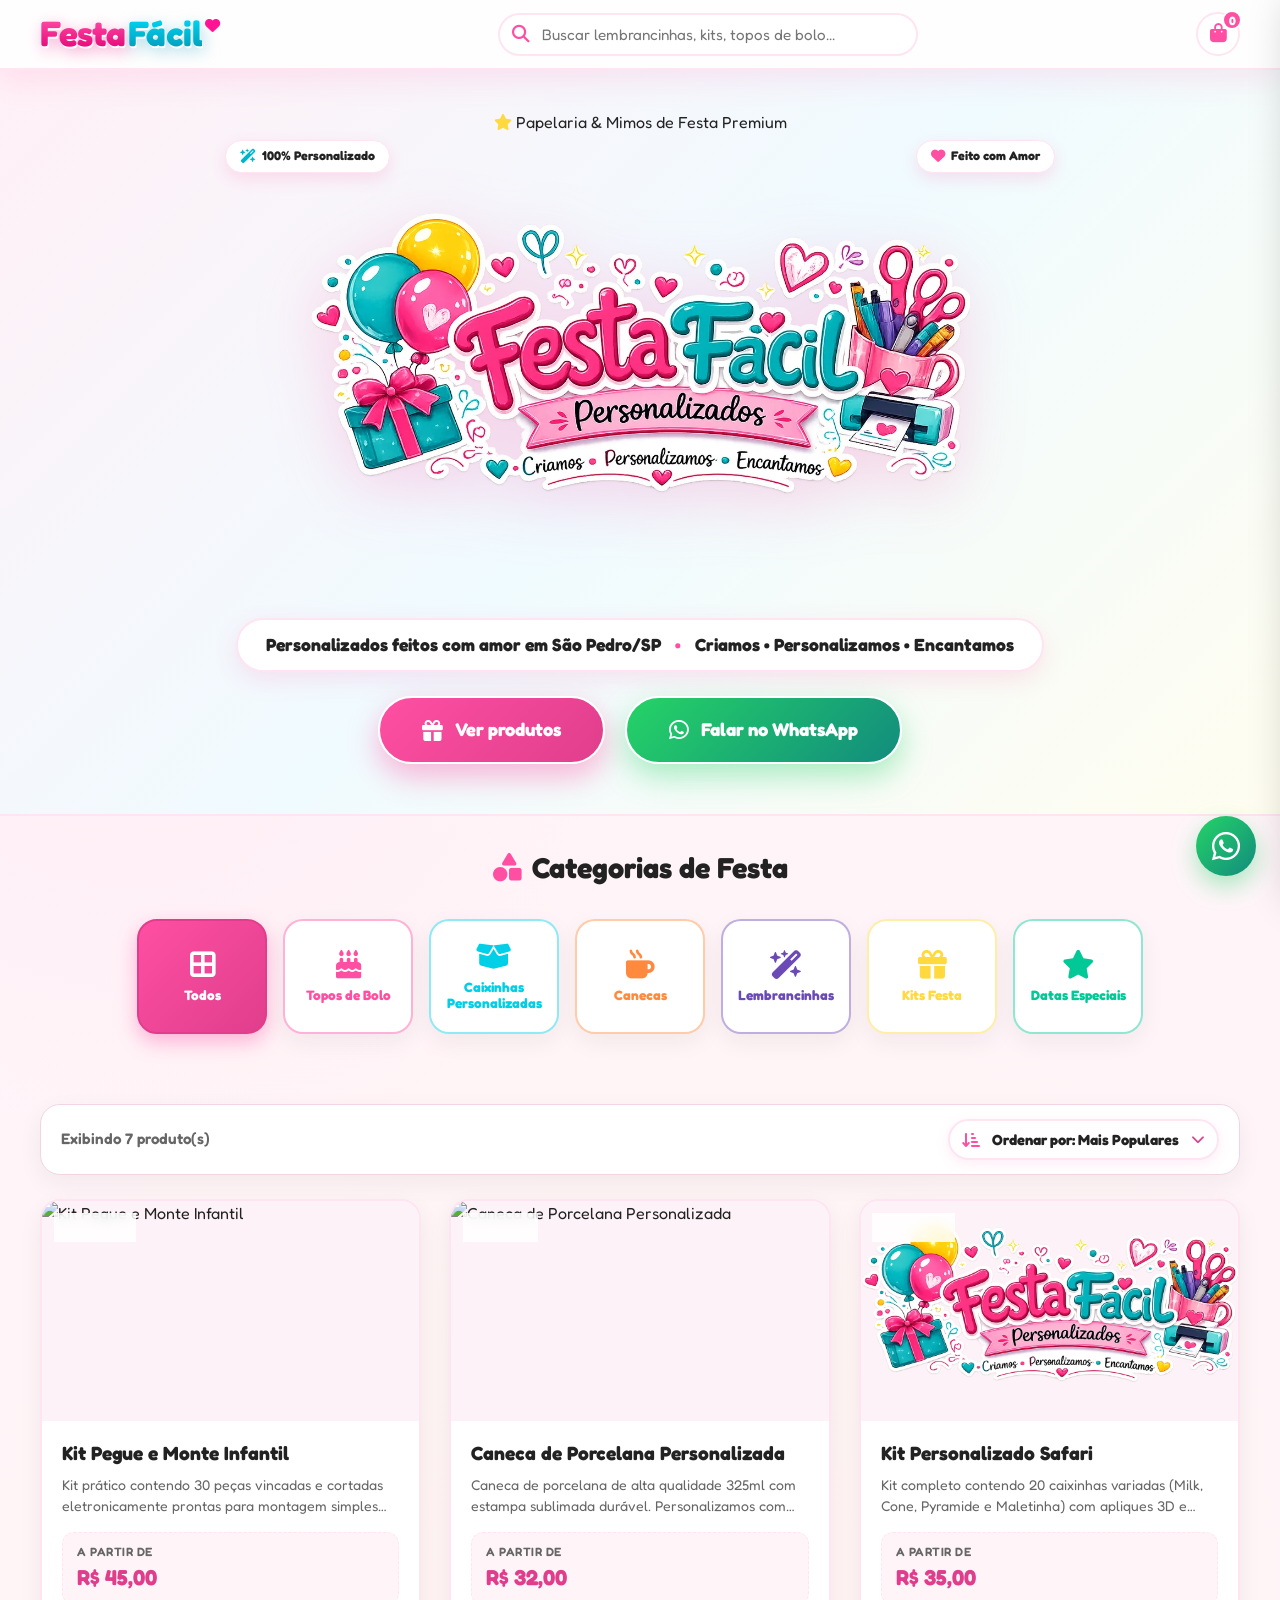
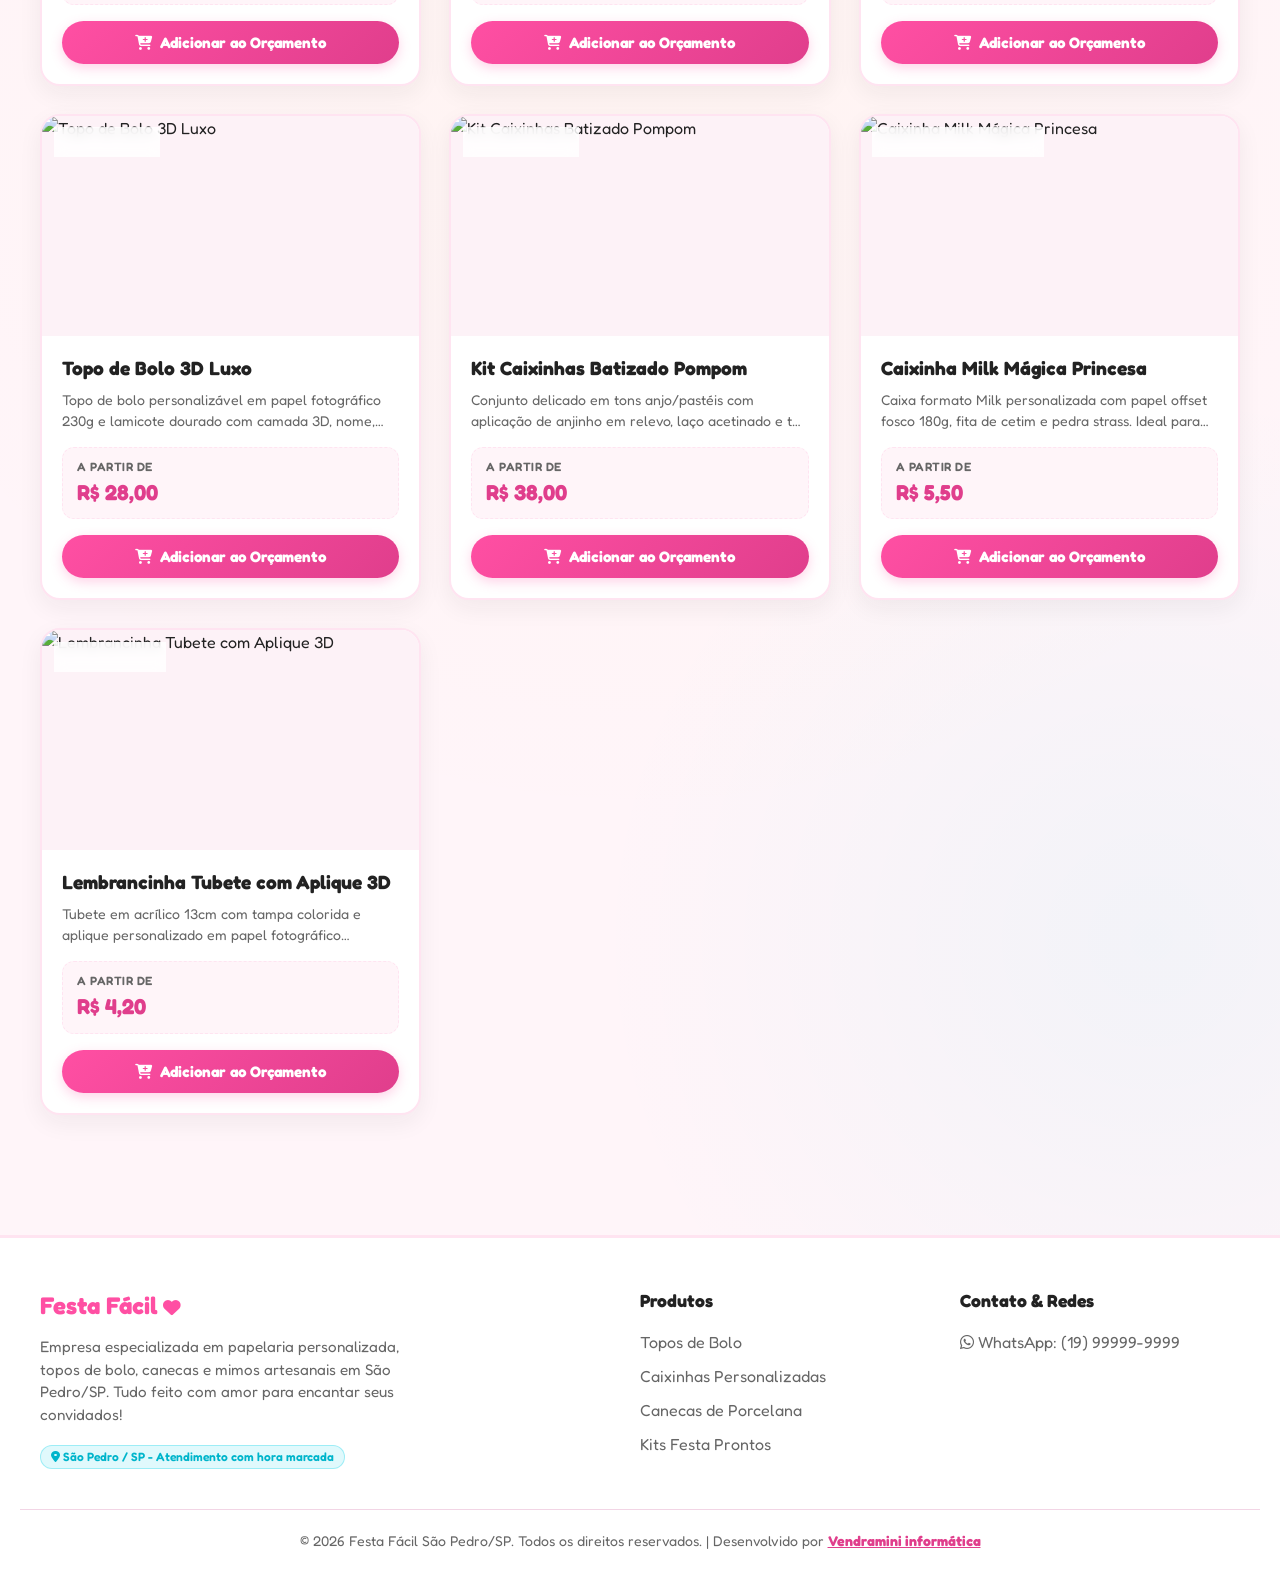
==== commit b1dc2954: "feat: implement responsive mobile layouts and dynamic WhatsApp footer formatting" ====
--- a/index.html
+++ b/index.html
@@ -6,7 +6,30 @@
   <title>Festa Fácil | Personalizados Feitos com Amor em São Pedro/SP</title>
   <meta name="description" content="Kits personalizados, caixinhas, canecas e topos de bolo feitos com amor em São Pedro/SP. Encomende suas lembrancinhas direto no WhatsApp!">
   <meta name="keywords" content="Festa Fácil São Pedro SP, Personalizados São Pedro, Lembrancinhas personalizadas, Canecas personalizadas, Topos de bolo São Pedro">
-  
+  <meta name="author" content="Festa Fácil">
+  <meta name="theme-color" content="#FF4FA3">
+
+  <!-- Open Graph / WhatsApp / Facebook -->
+  <meta property="og:type" content="website">
+  <meta property="og:site_name" content="Festa Fácil 💖">
+  <meta property="og:title" content="Festa Fácil | Personalizados Feitos com Amor em São Pedro/SP 🎂✨">
+  <meta property="og:description" content="Papelaria personalizada, topos de bolo 3D, canecas, caixinhas e mimos artesanais em São Pedro/SP. Peça seu orçamento sem compromisso pelo WhatsApp!">
+  <meta property="og:image" content="image.png">
+  <meta property="og:image:secure_url" content="image.png">
+  <meta property="og:image:type" content="image/png">
+  <meta property="og:image:alt" content="Festa Fácil - Personalizados feitos com amor">
+  <meta property="og:locale" content="pt_BR">
+
+  <!-- Twitter Cards -->
+  <meta name="twitter:card" content="summary_large_image">
+  <meta name="twitter:title" content="Festa Fácil | Personalizados Feitos com Amor em São Pedro/SP 🎂✨">
+  <meta name="twitter:description" content="Papelaria personalizada, topos de bolo 3D, canecas, caixinhas e mimos artesanais em São Pedro/SP. Peça seu orçamento sem compromisso pelo WhatsApp!">
+  <meta name="twitter:image" content="image.png">
+
+  <!-- Favicon & Mobile Web App -->
+  <link rel="icon" type="image/png" href="image-removebg-preview.png">
+  <link rel="apple-touch-icon" href="image-removebg-preview.png">
+
   <!-- CSS Stylesheet -->
   <link rel="stylesheet" href="styles.css">
   
@@ -241,7 +264,7 @@
       <div>
         <div class="footer-col-title">Contato & Redes</div>
         <ul class="footer-links">
-          <li><a href="https://wa.me/5519999999999" target="_blank"><i class="fa-brands fa-whatsapp"></i> WhatsApp: (19) 99999-9999</a></li>
+          <li><a href="https://wa.me/5519999999999" id="footer-whatsapp-link" class="footer-whatsapp-link" target="_blank"><i class="fa-brands fa-whatsapp"></i> WhatsApp: <span id="footer-whatsapp-text">(19) 99999-9999</span></a></li>
         </ul>
       </div>
     </div>
--- a/styles.css
+++ b/styles.css
@@ -454,39 +454,39 @@
 .hero-float-tag {
   position: absolute;
   background: #FFFFFF;
-  padding: 10px 22px;
+  padding: 6px 14px;
   border-radius: var(--radius-pill);
-  box-shadow: 0 12px 28px rgba(255, 79, 163, 0.22);
-  display: flex;
-  align-items: center;
-  gap: 10px;
-  font-weight: 700;
-  font-size: 0.9rem;
+  box-shadow: 0 6px 16px rgba(255, 79, 163, 0.16);
+  display: flex;
+  align-items: center;
+  gap: 6px;
+  font-weight: 700;
+  font-size: 0.78rem;
   color: var(--text-main);
-  border: 2px solid var(--primary-pink-light);
+  border: 1.5px solid var(--primary-pink-light);
   z-index: 10;
   white-space: nowrap;
 }
 
 .hero-float-tag i {
-  font-size: 1.15rem;
+  font-size: 0.9rem;
 }
 
 .hero-float-tag.top-left {
-  top: -15px;
-  left: -40px;
+  top: -10px;
+  left: 15px;
   animation: floatAnimLeft 3.6s ease-in-out infinite alternate;
 }
 
 .hero-float-tag.top-right {
-  top: -15px;
-  right: -40px;
+  top: -10px;
+  right: 15px;
   animation: floatAnimRight 4.2s ease-in-out infinite alternate;
 }
 
 .hero-float-tag.bottom-right {
-  bottom: -15px;
-  right: -25px;
+  bottom: -10px;
+  right: 20px;
   animation: floatAnimLeft 4s ease-in-out infinite alternate;
 }
 
@@ -1708,15 +1708,300 @@
 
 /* Responsive adjustments */
 @media (max-width: 900px) {
-  .hero-grid { grid-template-columns: 1fr; }
-  .product-modal-grid { grid-template-columns: 1fr; }
-  .modal-img-col { display: none; }
-  .footer-grid { grid-template-columns: 1fr; }
-  .search-form-header { display: none; }
-}
-
-@media (max-width: 600px) {
-  .hero-title { font-size: 2.2rem; }
-  .header-actions .btn-admin-link { display: none; }
-  .hamburger-btn { display: block; }
-}
+  .site-header {
+    padding: 10px 0;
+  }
+  .header-content {
+    gap: 12px;
+  }
+  .search-form-header {
+    display: none;
+  }
+  .footer-grid {
+    grid-template-columns: 1fr;
+    gap: 28px;
+    text-align: center;
+  }
+  .footer-desc {
+    margin: 0 auto 16px;
+  }
+  .brand-badge {
+    margin: 0 auto;
+  }
+}
+
+@media (max-width: 768px) {
+  /* Container e Espaçamentos globais */
+  .container {
+    padding: 0 16px;
+  }
+
+  /* Header */
+  .brand-logo-typography {
+    font-size: 1.4rem;
+  }
+  .header-actions {
+    gap: 8px;
+  }
+  .btn-admin-link span {
+    display: none;
+  }
+  .btn-admin-link {
+    padding: 8px 12px;
+  }
+
+  /* Hero Banner */
+  .hero-section {
+    padding: 24px 0 36px;
+  }
+  .hero-title-img {
+    max-height: 240px;
+  }
+  .hero-float-tag {
+    padding: 4px 10px;
+    font-size: 0.68rem;
+    gap: 4px;
+    border-width: 1px;
+    box-shadow: 0 4px 10px rgba(0, 0, 0, 0.1);
+  }
+  .hero-float-tag i {
+    font-size: 0.75rem;
+  }
+  .hero-float-tag.top-left {
+    top: -5px;
+    left: 2px;
+  }
+  .hero-float-tag.top-right {
+    top: -5px;
+    right: 2px;
+  }
+  .hero-tagline-bar {
+    font-size: 0.88rem;
+    padding: 10px 18px;
+    gap: 8px;
+    flex-direction: column;
+    text-align: center;
+    border-radius: var(--radius-md);
+  }
+  .hero-tagline-divider {
+    display: none;
+  }
+  .hero-ctas {
+    flex-direction: column;
+    width: 100%;
+    gap: 12px;
+    padding: 0 8px;
+  }
+  .btn-hero-primary,
+  .btn-hero-secondary {
+    width: 100%;
+    justify-content: center;
+    padding: 14px 20px;
+    font-size: 1rem;
+  }
+
+  /* Seção de Categorias */
+  .categories-section {
+    padding: 24px 0 16px;
+  }
+  .section-title {
+    font-size: 1.2rem;
+  }
+  .categories-scroll {
+    gap: 10px;
+    padding: 8px 4px 16px;
+    -webkit-overflow-scrolling: touch;
+    scroll-snap-type: x mandatory;
+  }
+  .category-card-btn {
+    width: 105px;
+    flex: 0 0 105px;
+    height: 98px;
+    padding: 10px 4px;
+    scroll-snap-align: start;
+  }
+  .category-card-btn i {
+    font-size: 1.5rem;
+  }
+  .category-card-btn span.cat-label {
+    font-size: 0.78rem;
+  }
+  /* Desativar tooltips em touch para não travar o clique */
+  @media (hover: none) {
+    .category-card-btn::after {
+      display: none !important;
+    }
+  }
+
+  /* Barra de Filtro e Ordenação */
+  .filter-info-bar {
+    flex-direction: column;
+    align-items: stretch;
+    gap: 12px;
+    padding: 14px;
+    text-align: center;
+  }
+  .sort-select-wrapper {
+    width: 100%;
+  }
+  .sort-select {
+    width: 100%;
+    font-size: 0.85rem;
+    padding: 10px 32px 10px 36px;
+    text-overflow: ellipsis;
+  }
+
+  /* Grid de Produtos - 2 Colunas em Mobile */
+  .products-grid {
+    grid-template-columns: repeat(2, 1fr);
+    gap: 12px;
+  }
+  .product-card {
+    border-radius: var(--radius-md);
+  }
+  .product-img-wrapper {
+    height: 150px;
+  }
+  .product-content {
+    padding: 12px 10px;
+  }
+  .product-title {
+    font-size: 0.9rem;
+    line-height: 1.25;
+    margin-bottom: 6px;
+    display: -webkit-box;
+    -webkit-line-clamp: 2;
+    -webkit-box-orient: vertical;
+    overflow: hidden;
+  }
+  .product-price-label {
+    font-size: 0.72rem;
+  }
+  .product-price-value {
+    font-size: 1.05rem;
+  }
+  .btn-add-cart {
+    padding: 9px 8px;
+    font-size: 0.78rem;
+    gap: 4px;
+    justify-content: center;
+    border-radius: var(--radius-pill);
+  }
+  .btn-add-cart span {
+    font-size: 0.76rem;
+  }
+
+  /* Drawer do Carrinho Movel (100% da tela) */
+  .cart-drawer {
+    width: 100%;
+    max-width: 100vw;
+    right: -100vw;
+  }
+  .cart-header {
+    padding: 16px;
+  }
+  .cart-title {
+    font-size: 1.1rem;
+  }
+  .cart-items-list {
+    padding: 12px;
+  }
+  .cart-footer {
+    padding: 16px;
+  }
+  .form-input {
+    font-size: 1rem; /* Previne auto-zoom no iOS Safari */
+    padding: 12px;
+  }
+
+  /* Botão Flutuante do WhatsApp */
+  .whatsapp-float-btn {
+    bottom: 18px;
+    right: 18px;
+    width: 52px;
+    height: 52px;
+    font-size: 1.8rem;
+    z-index: 999;
+  }
+
+  /* Painel Admin em Mobile */
+  .admin-layout-wrapper {
+    flex-direction: column;
+  }
+  .admin-sidebar {
+    width: 100%;
+    height: auto;
+    position: relative;
+    box-shadow: 0 4px 12px rgba(0, 0, 0, 0.1);
+  }
+  .admin-sidebar-header {
+    padding: 14px 16px;
+  }
+  .admin-sidebar-menu {
+    flex-direction: row;
+    flex-wrap: wrap;
+    overflow-x: auto;
+    padding: 10px;
+    gap: 6px;
+    -webkit-overflow-scrolling: touch;
+  }
+  .admin-sidebar-menu .admin-tab-btn {
+    width: auto;
+    padding: 8px 12px;
+    font-size: 0.82rem;
+    white-space: nowrap;
+  }
+  .admin-sidebar-footer {
+    flex-direction: row;
+    padding: 10px 14px;
+  }
+  .btn-sidebar-link {
+    flex: 1;
+    justify-content: center;
+    font-size: 0.8rem;
+  }
+  .admin-main-content {
+    margin-left: 0;
+    padding: 16px 12px;
+    width: 100%;
+  }
+  .stats-grid {
+    grid-template-columns: repeat(2, 1fr);
+    gap: 10px;
+  }
+  .stat-card {
+    padding: 14px;
+    gap: 10px;
+  }
+  .stat-icon {
+    width: 42px;
+    height: 42px;
+    font-size: 1.2rem;
+  }
+  .stat-value {
+    font-size: 1.4rem;
+  }
+  .stat-label {
+    font-size: 0.75rem;
+  }
+  .admin-table-container {
+    overflow-x: auto;
+    -webkit-overflow-scrolling: touch;
+  }
+  .table-toolbar {
+    flex-direction: column;
+    align-items: stretch;
+  }
+  .table-toolbar h3 {
+    font-size: 1.05rem;
+  }
+}
+
+@media (max-width: 400px) {
+  .products-grid {
+    grid-template-columns: 1fr;
+  }
+  .product-img-wrapper {
+    height: 180px;
+  }
+}
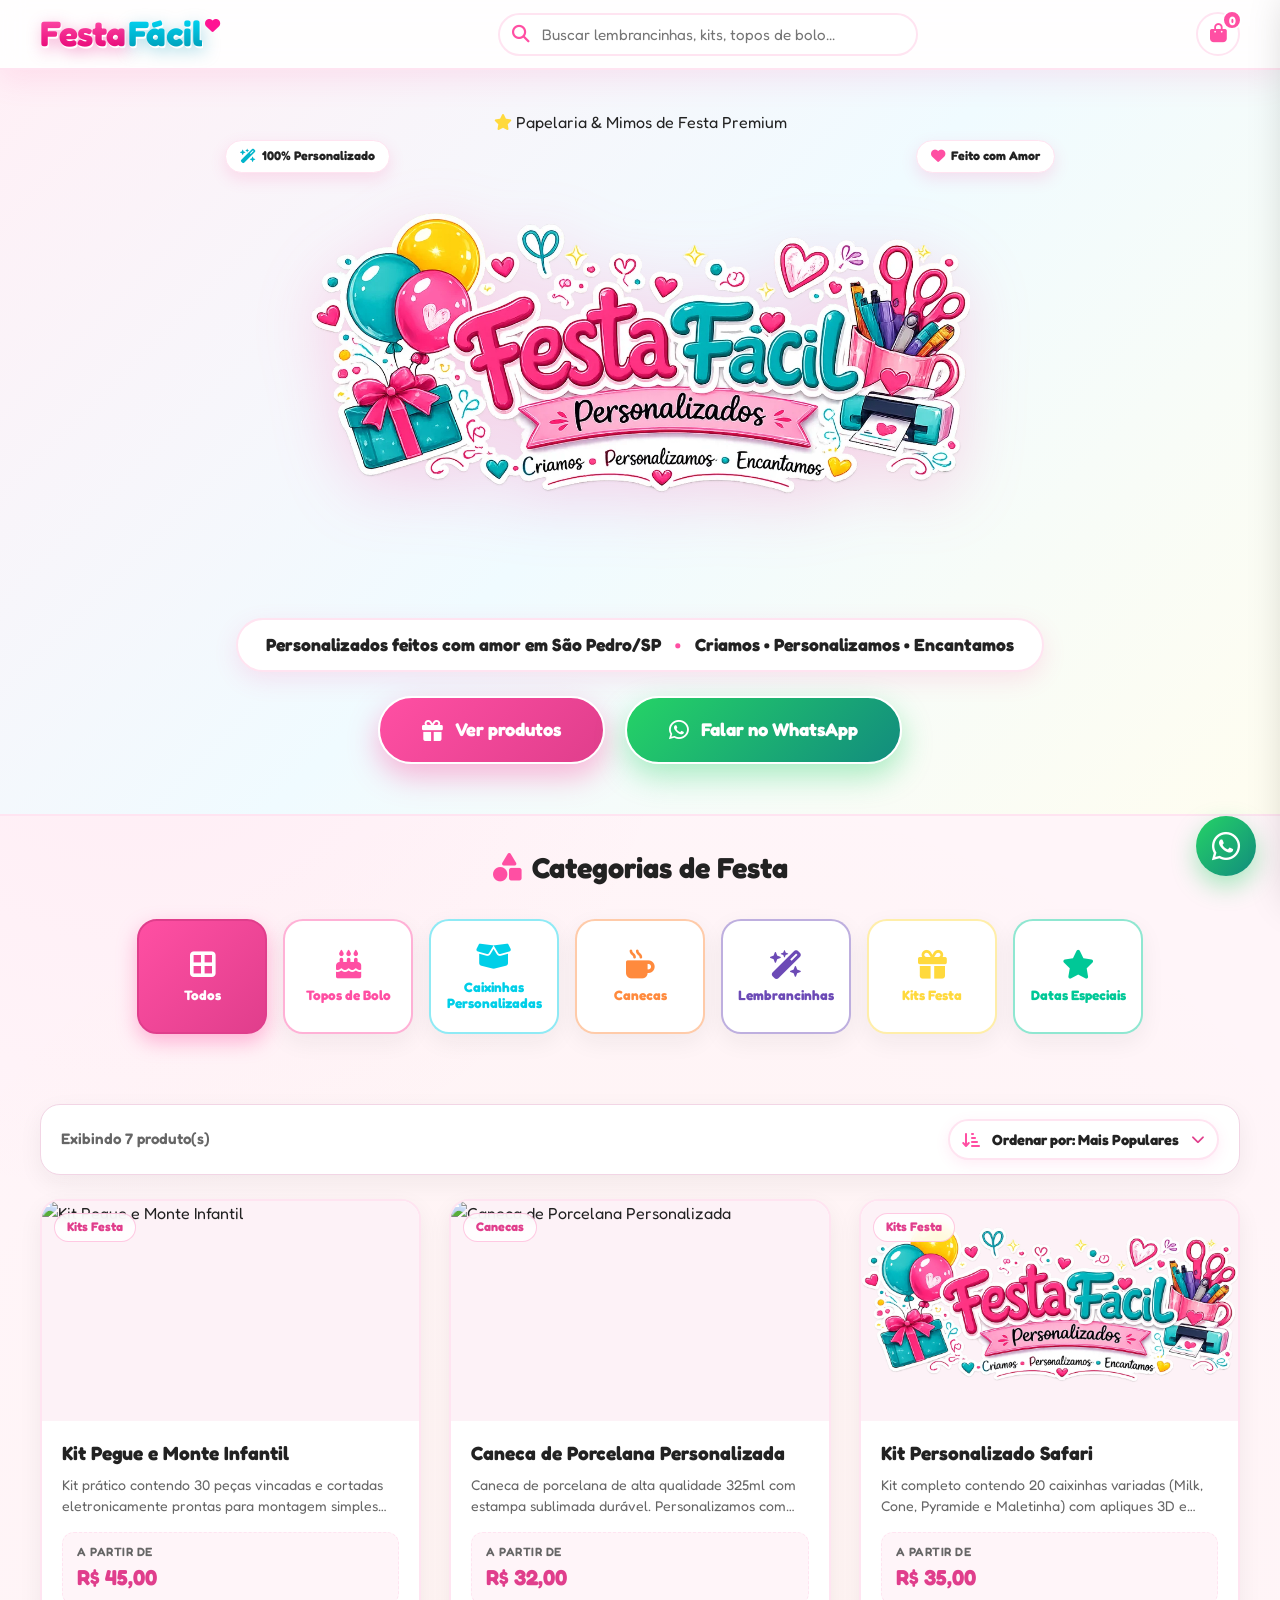
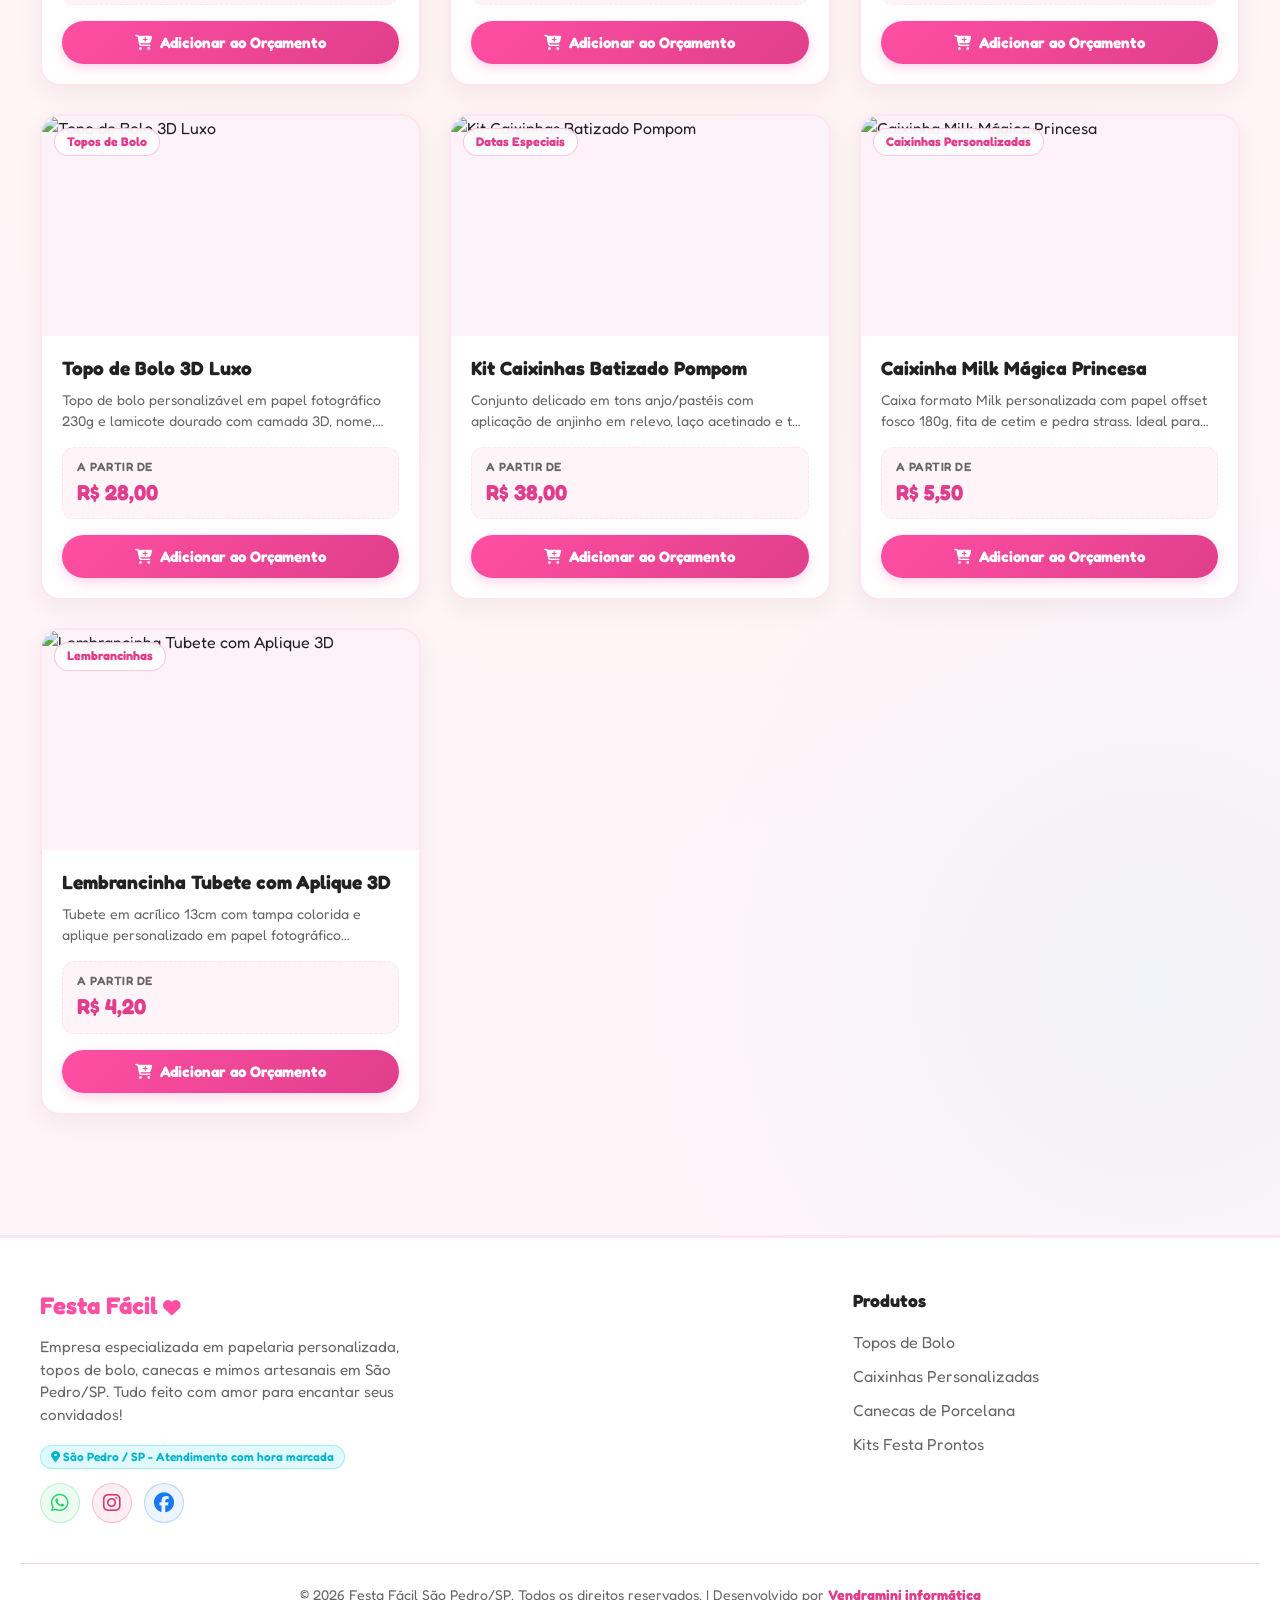
==== commit 061a4aae: "feat: implement product detail modal and replace views tracking with recent product listing in admin" ====
--- a/index.html
+++ b/index.html
@@ -206,7 +206,7 @@
       <!-- Aviso de Negociação com a Vendedora -->
       <div class="cart-notice-box" style="background: rgba(0, 207, 232, 0.15); border-color: var(--cyan-turquesa); color: #005F6B;">
         <i class="fa-solid fa-comments-dollar" style="font-size: 1.2rem; color: var(--cyan-dark); margin-top: 2px;"></i>
-        <span><strong>Orçamento sem compromisso!</strong> O valor final, descontos e detalhes de criação serão alinhados e negociados diretamente com nossa vendedora pelo WhatsApp.</span>
+        <span><strong>Orçamento sem compromisso!</strong> Tema, nome, idade e personalização serão combinados no WhatsApp após solicitar o orçamento!</span>
       </div>
 
       <!-- Dados do Cliente para o Orçamento -->
@@ -228,6 +228,42 @@
   </div>
 
   <!-- =========================================================
+       MODAL DE DETALHES DO PRODUTO
+       ========================================================= -->
+  <div class="modal-backdrop" id="product-detail-modal-backdrop">
+    <div class="modal-card-customization product-detail-modal" style="max-width: 680px; padding: 0; overflow: hidden; border-radius: var(--radius-lg); position: relative;">
+      <button class="modal-close-btn" id="btn-close-prod-detail-modal" style="top: 12px; right: 12px; z-index: 10; background: rgba(0,0,0,0.5); color: #FFF; width: 34px; height: 34px; border-radius: 50%; font-size: 1.4rem;">&times;</button>
+      
+      <div class="product-detail-grid">
+        <div class="product-detail-img-col">
+          <img id="detail-prod-img" src="" alt="Produto">
+        </div>
+        
+        <div class="product-detail-info-col">
+          <span class="card-badge-category" id="detail-prod-category" style="position: static; display: inline-block; width: max-content; margin-bottom: 8px;">Categoria</span>
+          <h2 id="detail-prod-title" class="product-detail-title">Nome do Produto</h2>
+          <p id="detail-prod-desc" class="product-detail-desc">Descrição completa do produto...</p>
+          
+          <div class="product-detail-price-box">
+            <div class="price-label">Preço Base (A partir de):</div>
+            <div id="detail-prod-price" class="price-value" style="font-size: 1.5rem; font-weight: 700; color: var(--primary-pink);">R$ 0,00</div>
+          </div>
+
+          <div style="background: rgba(0, 207, 232, 0.1); border: 1px solid var(--cyan-turquesa); border-radius: var(--radius-sm); padding: 10px 14px; font-size: 0.82rem; color: #005F6B; margin-bottom: 18px; line-height: 1.4;">
+            <i class="fa-solid fa-wand-magic-sparkles" style="color: var(--cyan-dark);"></i>
+            <span>Tema, nome, idade e personalização serão combinados no WhatsApp após solicitar o orçamento!</span>
+          </div>
+
+          <button type="button" class="btn-hero-primary" id="btn-detail-add-cart" style="width: 100%; justify-content: center; padding: 14px 20px; font-size: 1rem; cursor: pointer;">
+            <i class="fa-solid fa-cart-plus"></i>
+            <span>Adicionar ao Orçamento</span>
+          </button>
+        </div>
+      </div>
+    </div>
+  </div>
+
+  <!-- =========================================================
        BOTÃO FIXO DO WHATSAPP
        ========================================================= -->
   <a href="https://wa.me/5519999999999?text=Ol%C3%A1%20Festa%20F%C3%A1cil!%20Vim%20pelo%20site%20e%20gostaria%20de%20um%20or%C3%A7amento." target="_blank" class="whatsapp-float-btn" title="Falar no WhatsApp">
@@ -248,6 +284,11 @@
         </p>
         <div class="brand-badge" style="display:inline-block;">
           <i class="fa-solid fa-location-dot"></i> São Pedro / SP - Atendimento com hora marcada
+        </div>
+        <div style="display: flex; gap: 12px; margin-top: 14px;">
+          <a href="https://wa.me/5519999999999" id="footer-whatsapp-link" class="footer-whatsapp-link" target="_blank" title="Falar no WhatsApp" style="width: 40px; height: 40px; border-radius: 50%; background: #25D36615; color: #25D366; display: inline-flex; align-items: center; justify-content: center; font-size: 1.25rem; border: 1px solid #25D36640; transition: transform 0.2s;"><i class="fa-brands fa-whatsapp"></i></a>
+          <a href="https://www.instagram.com/festa_facil_personalizados?igsh=OTNybHA5cjR1bW4w" target="_blank" rel="noopener noreferrer" title="Siga no Instagram" style="width: 40px; height: 40px; border-radius: 50%; background: #E1306C15; color: #E1306C; display: inline-flex; align-items: center; justify-content: center; font-size: 1.25rem; border: 1px solid #E1306C40; transition: transform 0.2s;"><i class="fa-brands fa-instagram"></i></a>
+          <a href="https://www.facebook.com/share/1CtrdxNyvJ/" target="_blank" rel="noopener noreferrer" title="Curta no Facebook" style="width: 40px; height: 40px; border-radius: 50%; background: #1877F215; color: #1877F2; display: inline-flex; align-items: center; justify-content: center; font-size: 1.25rem; border: 1px solid #1877F240; transition: transform 0.2s;"><i class="fa-brands fa-facebook"></i></a>
         </div>
       </div>
 
@@ -260,13 +301,6 @@
           <li><a href="#vitrine">Kits Festa Prontos</a></li>
         </ul>
       </div>
-
-      <div>
-        <div class="footer-col-title">Contato & Redes</div>
-        <ul class="footer-links">
-          <li><a href="https://wa.me/5519999999999" id="footer-whatsapp-link" class="footer-whatsapp-link" target="_blank"><i class="fa-brands fa-whatsapp"></i> WhatsApp: <span id="footer-whatsapp-text">(19) 99999-9999</span></a></li>
-        </ul>
-      </div>
     </div>
 
     <div class="container footer-bottom">
--- a/styles.css
+++ b/styles.css
@@ -795,6 +795,7 @@
   display: flex;
   flex-direction: column;
   position: relative;
+  cursor: pointer;
 }
 
 .product-card:hover {
@@ -1423,7 +1424,7 @@
 
 .footer-grid {
   display: grid;
-  grid-template-columns: 2fr 1fr 1fr;
+  grid-template-columns: 2fr 1fr;
   gap: 40px;
   margin-bottom: 40px;
 }
@@ -1706,6 +1707,80 @@
 .status-badge.active { background: #E6F9F0; color: #00A86B; }
 .status-badge.inactive { background: #FFEBEB; color: #D93838; }
 
+/* Modal de Detalhes do Produto */
+.product-detail-modal {
+  background: #FFF;
+  box-shadow: 0 24px 60px rgba(0, 0, 0, 0.35);
+}
+
+.product-detail-grid {
+  display: grid;
+  grid-template-columns: 1fr 1fr;
+  min-height: 380px;
+}
+
+.product-detail-img-col {
+  background: #FDF6FA;
+  display: flex;
+  align-items: center;
+  justify-content: center;
+  overflow: hidden;
+  position: relative;
+}
+
+.product-detail-img-col img {
+  width: 100%;
+  height: 100%;
+  max-height: 420px;
+  object-fit: cover;
+}
+
+.product-detail-info-col {
+  padding: 28px 24px;
+  display: flex;
+  flex-direction: column;
+  justify-content: center;
+  text-align: left;
+}
+
+.product-detail-title {
+  font-size: 1.4rem;
+  font-weight: 700;
+  color: var(--text-main);
+  margin: 6px 0 10px;
+  line-height: 1.3;
+}
+
+.product-detail-desc {
+  font-size: 0.92rem;
+  color: var(--text-muted);
+  line-height: 1.5;
+  margin-bottom: 16px;
+}
+
+.product-detail-price-box {
+  margin-bottom: 14px;
+  background: #FAF5F8;
+  padding: 10px 14px;
+  border-radius: var(--radius-sm);
+  border-left: 4px solid var(--primary-pink);
+}
+
+@media (max-width: 650px) {
+  .product-detail-grid {
+    grid-template-columns: 1fr;
+  }
+  .product-detail-img-col {
+    height: 220px;
+  }
+  .product-detail-info-col {
+    padding: 18px 16px;
+  }
+  .product-detail-title {
+    font-size: 1.2rem;
+  }
+}
+
 /* Responsive adjustments */
 @media (max-width: 900px) {
   .site-header {
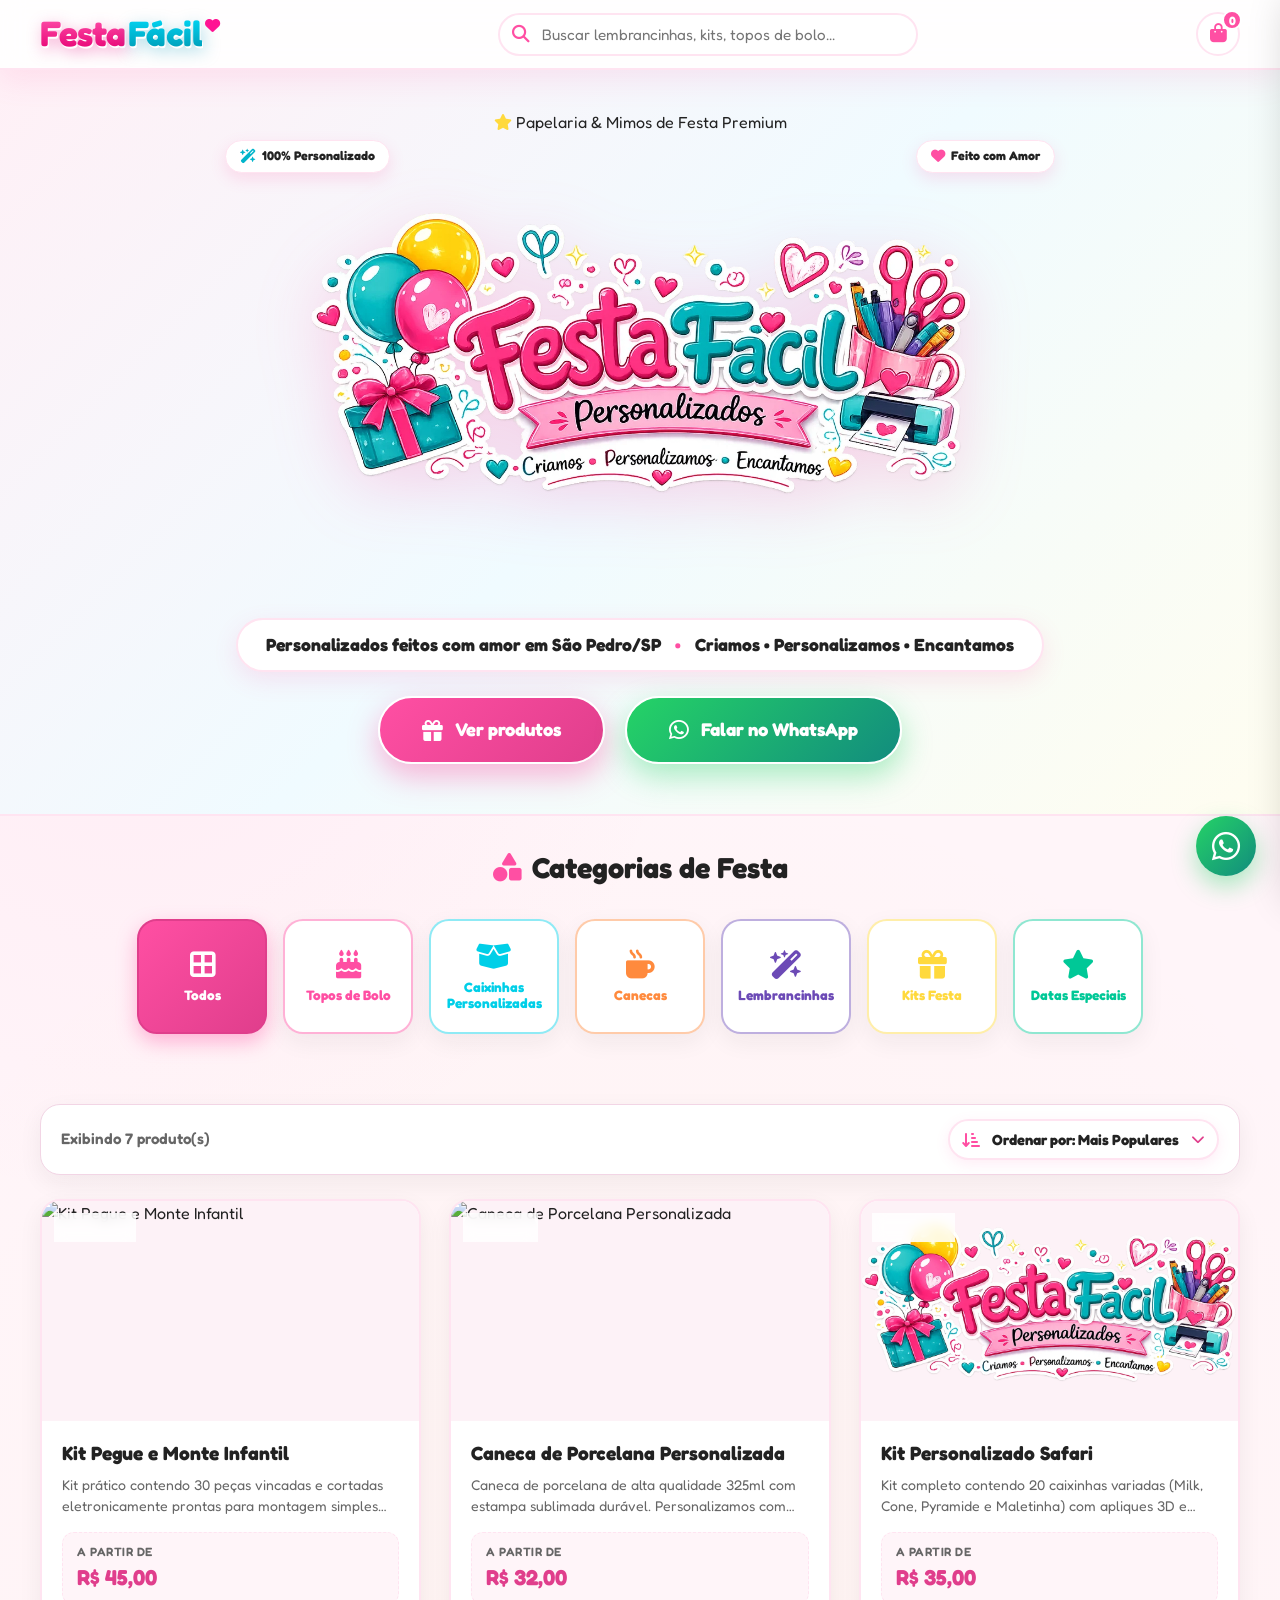
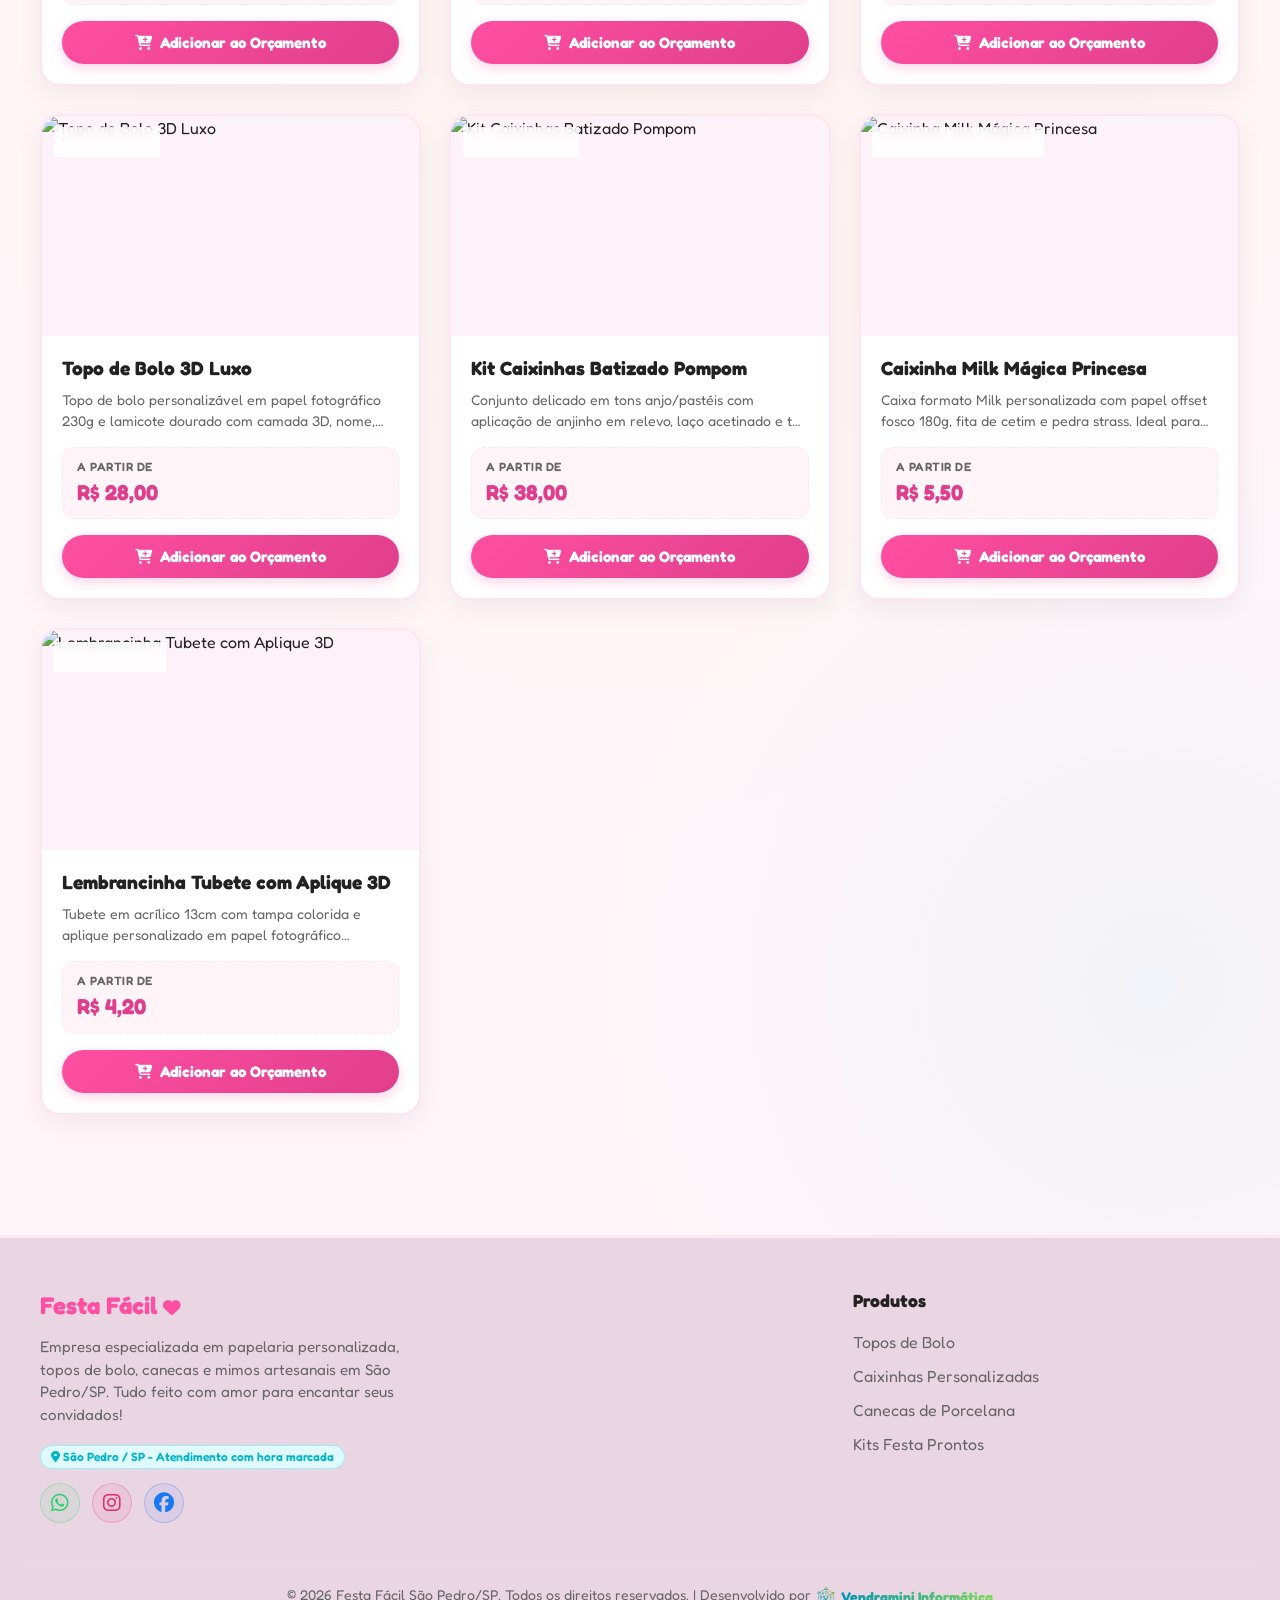
==== commit 91c81a66: "refactor: restructure project directories and integrate Supabase with local storage fallback for dat" ====
--- a/index.html
+++ b/index.html
@@ -14,8 +14,8 @@
   <meta property="og:site_name" content="Festa Fácil 💖">
   <meta property="og:title" content="Festa Fácil | Personalizados Feitos com Amor em São Pedro/SP 🎂✨">
   <meta property="og:description" content="Papelaria personalizada, topos de bolo 3D, canecas, caixinhas e mimos artesanais em São Pedro/SP. Peça seu orçamento sem compromisso pelo WhatsApp!">
-  <meta property="og:image" content="image.png">
-  <meta property="og:image:secure_url" content="image.png">
+  <meta property="og:image" content="src/images/image.png">
+  <meta property="og:image:secure_url" content="src/images/image.png">
   <meta property="og:image:type" content="image/png">
   <meta property="og:image:alt" content="Festa Fácil - Personalizados feitos com amor">
   <meta property="og:locale" content="pt_BR">
@@ -24,14 +24,14 @@
   <meta name="twitter:card" content="summary_large_image">
   <meta name="twitter:title" content="Festa Fácil | Personalizados Feitos com Amor em São Pedro/SP 🎂✨">
   <meta name="twitter:description" content="Papelaria personalizada, topos de bolo 3D, canecas, caixinhas e mimos artesanais em São Pedro/SP. Peça seu orçamento sem compromisso pelo WhatsApp!">
-  <meta name="twitter:image" content="image.png">
+  <meta name="twitter:image" content="src/images/image.png">
 
   <!-- Favicon & Mobile Web App -->
-  <link rel="icon" type="image/png" href="image-removebg-preview.png">
-  <link rel="apple-touch-icon" href="image-removebg-preview.png">
+  <link rel="icon" type="image/png" href="src/images/image-removebg-preview.png">
+  <link rel="apple-touch-icon" href="src/images/image-removebg-preview.png">
 
   <!-- CSS Stylesheet -->
-  <link rel="stylesheet" href="styles.css">
+  <link rel="stylesheet" href="src/styles/styles.css">
   
   <!-- Font Awesome Flat Vector Icons -->
   <link rel="stylesheet" href="https://cdnjs.cloudflare.com/ajax/libs/font-awesome/6.4.0/css/all.min.css">
@@ -95,7 +95,7 @@
         </div>
 
         <!-- Imagem do Título Gráfico sem Molduras -->
-        <img src="image.png" alt="Festa Fácil" class="hero-title-img">
+        <img src="src/images/image.png" alt="Festa Fácil" class="hero-title-img">
 
       </div>
 
@@ -304,13 +304,13 @@
     </div>
 
     <div class="container footer-bottom">
-      &copy; 2026 Festa Fácil São Pedro/SP. Todos os direitos reservados. | Desenvolvido por <a href="https://vendraminiinformatica.com.br" target="_blank" style="color: var(--primary-pink-dark); font-weight: 700; text-decoration: underline;">Vendramini informática</a>
+      &copy; 2026 Festa Fácil São Pedro/SP. Todos os direitos reservados. | Desenvolvido por <a href="https://vendraminiinformatica.com.br/" target="_blank" rel="noopener noreferrer" class="dev-link"><img src="src/images/vendramini-icon.png" alt="Vendramini Informática" class="dev-link-icon"><span class="dev-link-text">Vendramini Informática</span></a>
     </div>
   </footer>
 
   <!-- Supabase Client JS & App Scripts -->
   <script src="https://cdn.jsdelivr.net/npm/@supabase/supabase-js@2"></script>
-  <script src="db.js"></script>
-  <script src="app.js"></script>
+  <script src="src/js/db.js"></script>
+  <script src="src/js/app.js"></script>
 </body>
 </html>
--- a/src/styles/styles.css
+++ b/src/styles/styles.css
@@ -0,0 +1,2107 @@
+/* =========================================================
+   FESTA FÁCIL 💖 - DESIGN SYSTEM & STYLESHEET
+   São Pedro / SP - Personalizados feitos com amor
+   ========================================================= */
+
+@import url('https://fonts.googleapis.com/css2?family=Fredoka:wght@400;500;600;700&family=Quicksand:wght@500;600;700&display=swap');
+
+:root {
+  /* Paleta de Cores Principais */
+  --primary-pink: #FF4FA3;
+  --primary-pink-dark: #E03E8C;
+  --primary-pink-light: #FFE4F1;
+  --cyan-turquesa: #00CFE8;
+  --cyan-dark: #00B5CB;
+  --cyan-light: #E0F9FC;
+  --yellow-sparkle: #FFD93D;
+  --yellow-dark: #F3C41B;
+  --purple-accent: #6C4AB6;
+  --orange-accent: #FF8A3D;
+  
+  /* Neutros */
+  --bg-page: #FFF5F9;
+  --bg-card: #FFFFFF;
+  --text-main: #222222;
+  --text-muted: #666666;
+  --border-light: #F2D5E5;
+  
+  /* Sombras & Efeitos */
+  --shadow-soft: 0 10px 30px rgba(255, 79, 163, 0.12);
+  --shadow-card: 0 8px 24px rgba(34, 34, 34, 0.06);
+  --shadow-hover: 0 16px 36px rgba(255, 79, 163, 0.22);
+  --glass-bg: rgba(255, 255, 255, 0.85);
+  
+  /* Tipografia & Bordas */
+  --font-family: 'Fredoka', 'Quicksand', -apple-system, BlinkMacSystemFont, sans-serif;
+  --radius-sm: 12px;
+  --radius-md: 20px;
+  --radius-lg: 32px;
+  --radius-pill: 50px;
+  --transition-fast: all 0.25s cubic-bezier(0.34, 1.56, 0.64, 1);
+  --transition-smooth: all 0.3s ease;
+}
+
+/* Reset Global & Base */
+*, *::before, *::after {
+  box-sizing: border-box;
+  margin: 0;
+  padding: 0;
+}
+
+html {
+  scroll-behavior: smooth;
+}
+
+body {
+  font-family: var(--font-family);
+  background-color: var(--bg-page);
+  color: var(--text-main);
+  line-height: 1.5;
+  overflow-x: hidden;
+  position: relative;
+  background-image: 
+    radial-gradient(circle at 10% 20%, rgba(255, 79, 163, 0.05) 0%, transparent 20%),
+    radial-gradient(circle at 90% 80%, rgba(0, 207, 232, 0.05) 0%, transparent 20%),
+    radial-gradient(circle at 50% 50%, rgba(255, 217, 61, 0.04) 0%, transparent 50%);
+}
+
+a {
+  text-decoration: none;
+  color: inherit;
+}
+
+button {
+  cursor: pointer;
+  border: none;
+  outline: none;
+  font-family: var(--font-family);
+  transition: var(--transition-fast);
+}
+
+img {
+  max-width: 100%;
+  height: auto;
+  display: block;
+}
+
+/* Decorações Flutuantes & Confetes */
+.floating-decor {
+  position: absolute;
+  pointer-events: none;
+  z-index: 1;
+  opacity: 0.7;
+  animation: floatAnim 4s ease-in-out infinite alternate;
+}
+
+@keyframes floatAnim {
+  0% { transform: translateY(0px) rotate(0deg); }
+  100% { transform: translateY(-12px) rotate(8deg); }
+}
+
+.decor-sparkle { color: var(--yellow-sparkle); font-size: 1.5rem; }
+.decor-heart { color: var(--primary-pink); font-size: 1.4rem; }
+.decor-ribbon { color: var(--cyan-turquesa); font-size: 1.6rem; }
+
+/* Contêiner Principal */
+.container {
+  width: 100%;
+  max-width: 1240px;
+  margin: 0 auto;
+  padding: 0 20px;
+}
+
+/* =========================================================
+   HEADER & NAVEGAÇÃO
+   ========================================================= */
+.site-header {
+  position: sticky;
+  top: 0;
+  z-index: 1000;
+  background: var(--glass-bg);
+  backdrop-filter: blur(12px);
+  border-bottom: 2px solid var(--primary-pink-light);
+  box-shadow: var(--shadow-soft);
+  padding: 12px 0;
+}
+
+.header-content {
+  display: flex;
+  align-items: center;
+  justify-content: space-between;
+  gap: 16px;
+}
+
+.brand-logo-typography {
+  font-family: 'Fredoka', 'Quicksand', sans-serif;
+  font-size: 2.2rem;
+  font-weight: 700;
+  line-height: 1;
+  letter-spacing: -0.5px;
+  display: inline-flex;
+  align-items: center;
+  position: relative;
+  text-decoration: none;
+  transition: transform 0.3s ease;
+  padding: 4px 0;
+}
+
+.brand-logo-typography:hover {
+  transform: scale(1.05);
+}
+
+.brand-logo-typography .logo-festa {
+  background: linear-gradient(180deg, #FF52AA 0%, #E60073 100%);
+  -webkit-background-clip: text;
+  -webkit-text-fill-color: transparent;
+  filter: drop-shadow(1px 2px 0px #FFFFFF) drop-shadow(2px 4px 8px rgba(230, 0, 115, 0.3));
+  margin-right: 2px;
+}
+
+.brand-logo-typography .logo-facil {
+  background: linear-gradient(180deg, #00D8F6 0%, #0099B3 100%);
+  -webkit-background-clip: text;
+  -webkit-text-fill-color: transparent;
+  filter: drop-shadow(1px 2px 0px #FFFFFF) drop-shadow(2px 4px 8px rgba(0, 153, 179, 0.3));
+}
+
+.brand-logo-typography .logo-heart-decor {
+  font-size: 0.95rem;
+  color: #FF1493;
+  margin-left: 3px;
+  transform: translateY(-8px);
+}
+
+/* Hero Main Title */
+.hero-main-title {
+  font-family: 'Fredoka', 'Quicksand', sans-serif;
+  font-size: 3rem;
+  font-weight: 700;
+  color: var(--text-main);
+  line-height: 1.15;
+  margin: 16px 0;
+}
+
+.hero-main-title span.highlight-pink {
+  color: var(--primary-pink);
+}
+
+.brand-badge {
+  background: var(--cyan-light);
+  color: var(--cyan-dark);
+  font-size: 0.75rem;
+  padding: 2px 10px;
+  border-radius: var(--radius-pill);
+  font-weight: 600;
+  border: 1px solid rgba(0, 207, 232, 0.3);
+}
+
+/* Search Bar Header */
+.search-form-header {
+  flex: 1;
+  max-width: 420px;
+  position: relative;
+}
+
+.search-input-header {
+  width: 100%;
+  padding: 10px 16px 10px 42px;
+  border-radius: var(--radius-pill);
+  border: 2px solid var(--primary-pink-light);
+  background: #FFF;
+  font-family: var(--font-family);
+  font-size: 0.95rem;
+  color: var(--text-main);
+  transition: var(--transition-smooth);
+}
+
+.search-input-header:focus {
+  border-color: var(--primary-pink);
+  box-shadow: 0 0 0 4px rgba(255, 79, 163, 0.15);
+  outline: none;
+}
+
+.search-icon-header {
+  position: absolute;
+  left: 14px;
+  top: 50%;
+  transform: translateY(-50%);
+  color: var(--primary-pink);
+  font-size: 1.1rem;
+}
+
+/* Header Actions */
+.header-actions {
+  display: flex;
+  align-items: center;
+  gap: 12px;
+}
+
+.icon-btn-badge {
+  position: relative;
+  background: #FFF;
+  border: 2px solid var(--primary-pink-light);
+  width: 44px;
+  height: 44px;
+  border-radius: 50%;
+  display: flex;
+  align-items: center;
+  justify-content: center;
+  font-size: 1.2rem;
+  color: var(--primary-pink);
+  transition: var(--transition-fast);
+}
+
+.icon-btn-badge:hover {
+  background: var(--primary-pink-light);
+  transform: translateY(-2px);
+  border-color: var(--primary-pink);
+}
+
+.badge-count {
+  position: absolute;
+  top: -4px;
+  right: -4px;
+  background: var(--primary-pink);
+  color: #FFF;
+  font-size: 0.75rem;
+  font-weight: 700;
+  width: 20px;
+  height: 20px;
+  border-radius: 50%;
+  display: flex;
+  align-items: center;
+  justify-content: center;
+  border: 2px solid #FFF;
+}
+
+.btn-primary-sm {
+  background: linear-gradient(135deg, var(--primary-pink), var(--primary-pink-dark));
+  color: #FFF;
+  padding: 10px 20px;
+  border-radius: var(--radius-pill);
+  font-weight: 600;
+  display: inline-flex;
+  align-items: center;
+  gap: 8px;
+  box-shadow: 0 4px 14px rgba(255, 79, 163, 0.3);
+}
+
+.btn-primary-sm:hover {
+  transform: translateY(-2px) scale(1.02);
+  box-shadow: 0 6px 18px rgba(255, 79, 163, 0.4);
+}
+
+.btn-admin-link {
+  background: var(--bg-page);
+  color: var(--purple-accent);
+  border: 2px solid var(--purple-accent);
+  padding: 8px 16px;
+  border-radius: var(--radius-pill);
+  font-weight: 600;
+  font-size: 0.9rem;
+  display: inline-flex;
+  align-items: center;
+  gap: 6px;
+}
+
+.btn-admin-link:hover {
+  background: var(--purple-accent);
+  color: #FFF;
+}
+
+.hamburger-btn {
+  display: none;
+  background: none;
+  font-size: 1.6rem;
+  color: var(--primary-pink);
+  border: none;
+}
+
+/* =========================================================
+   HERO SECTION (BANNER TÍTULO + ELEMENTOS FLUTUANTES)
+   ========================================================= */
+.hero-section {
+  padding: 40px 0 50px;
+  position: relative;
+  background: linear-gradient(135deg, #FFF0F6 0%, #F0FBFF 50%, #FFFDF0 100%);
+  border-bottom: 2px solid var(--primary-pink-light);
+  overflow: hidden;
+  text-align: center;
+}
+
+.hero-container-centered {
+  display: flex;
+  flex-direction: column;
+  align-items: center;
+  max-width: 900px;
+  margin: 0 auto;
+}
+
+/* Imagem de Título Gráfico Principal */
+.hero-banner-title-wrapper {
+  position: relative;
+  width: 100%;
+  max-width: 950px;
+  margin: 16px auto 10px;
+  display: flex;
+  justify-content: center;
+  align-items: center;
+}
+
+.hero-title-img {
+  width: 100%;
+  max-height: 440px;
+  object-fit: contain;
+  filter: drop-shadow(0 16px 32px rgba(255, 79, 163, 0.22));
+  transition: transform 0.4s ease;
+}
+
+.hero-title-img:hover {
+  transform: scale(1.03);
+}
+
+/* Subtítulo Limpo e Elegante */
+.hero-tagline-bar {
+  display: inline-flex;
+  align-items: center;
+  gap: 14px;
+  background: #FFF;
+  border: 2px solid var(--primary-pink-light);
+  padding: 12px 28px;
+  border-radius: var(--radius-pill);
+  font-size: 1.1rem;
+  font-weight: 700;
+  color: var(--text-main);
+  box-shadow: 0 8px 24px rgba(255, 79, 163, 0.14);
+  margin-top: 18px;
+  flex-wrap: wrap;
+  justify-content: center;
+}
+
+.hero-tagline-divider {
+  color: var(--primary-pink);
+  font-weight: 700;
+}
+
+/* Redesign dos Botões Principais CTA */
+.hero-ctas {
+  display: flex;
+  gap: 20px;
+  flex-wrap: wrap;
+  justify-content: center;
+  margin-top: 28px;
+}
+
+.btn-hero-primary {
+  background: linear-gradient(135deg, #FF4FA3 0%, #E03E8C 100%);
+  color: #FFF;
+  padding: 18px 42px;
+  border-radius: var(--radius-pill);
+  font-size: 1.15rem;
+  font-weight: 700;
+  box-shadow: 0 12px 30px rgba(255, 79, 163, 0.42);
+  display: inline-flex;
+  align-items: center;
+  gap: 12px;
+  transition: all 0.3s cubic-bezier(0.34, 1.56, 0.64, 1);
+  border: 2px solid #FFF;
+}
+
+.btn-hero-primary i {
+  font-size: 1.3rem;
+  transition: transform 0.3s ease;
+}
+
+.btn-hero-primary:hover {
+  transform: translateY(-4px) scale(1.04);
+  box-shadow: 0 16px 36px rgba(255, 79, 163, 0.55);
+}
+
+.btn-hero-primary:hover i {
+  transform: rotate(-10deg) scale(1.2);
+}
+
+.btn-hero-secondary {
+  background: linear-gradient(135deg, #25D366 0%, #128C7E 100%);
+  color: #FFF;
+  border: 2px solid #FFF;
+  padding: 18px 42px;
+  border-radius: var(--radius-pill);
+  font-size: 1.15rem;
+  font-weight: 700;
+  box-shadow: 0 12px 30px rgba(37, 211, 102, 0.38);
+  display: inline-flex;
+  align-items: center;
+  gap: 12px;
+  transition: all 0.3s cubic-bezier(0.34, 1.56, 0.64, 1);
+}
+
+.btn-hero-secondary i {
+  font-size: 1.4rem;
+  transition: transform 0.3s ease;
+}
+
+.btn-hero-secondary:hover {
+  transform: translateY(-4px) scale(1.04);
+  box-shadow: 0 16px 36px rgba(37, 211, 102, 0.5);
+}
+
+.btn-hero-secondary:hover i {
+  transform: scale(1.25) rotate(8deg);
+}
+
+/* Etiquetas Flutuantes Decorativas (Estilo Papelaria Craft) */
+.hero-float-tag {
+  position: absolute;
+  background: #FFFFFF;
+  padding: 6px 14px;
+  border-radius: var(--radius-pill);
+  box-shadow: 0 6px 16px rgba(255, 79, 163, 0.16);
+  display: flex;
+  align-items: center;
+  gap: 6px;
+  font-weight: 700;
+  font-size: 0.78rem;
+  color: var(--text-main);
+  border: 1.5px solid var(--primary-pink-light);
+  z-index: 10;
+  white-space: nowrap;
+}
+
+.hero-float-tag i {
+  font-size: 0.9rem;
+}
+
+.hero-float-tag.top-left {
+  top: -10px;
+  left: 15px;
+  animation: floatAnimLeft 3.6s ease-in-out infinite alternate;
+}
+
+.hero-float-tag.top-right {
+  top: -10px;
+  right: 15px;
+  animation: floatAnimRight 4.2s ease-in-out infinite alternate;
+}
+
+.hero-float-tag.bottom-right {
+  bottom: -10px;
+  right: 20px;
+  animation: floatAnimLeft 4s ease-in-out infinite alternate;
+}
+
+@keyframes floatAnimLeft {
+  0% { transform: translateY(0px) rotate(-3deg); }
+  100% { transform: translateY(-14px) rotate(2deg); }
+}
+
+@keyframes floatAnimRight {
+  0% { transform: translateY(0px) rotate(3deg); }
+  100% { transform: translateY(-16px) rotate(-2deg); }
+}
+
+/* =========================================================
+   BARRA DE CATEGORIAS DINÂMICAS (CARDS QUADRADOS)
+   ========================================================= */
+.categories-section {
+  padding: 30px 0;
+}
+
+.section-header-row {
+  display: flex;
+  align-items: center;
+  justify-content: center;
+  text-align: center;
+  margin-bottom: 20px;
+}
+
+.section-title {
+  font-size: 1.8rem;
+  color: var(--text-main);
+  font-weight: 700;
+  display: flex;
+  align-items: center;
+  justify-content: center;
+  gap: 10px;
+}
+
+.section-title i {
+  color: var(--primary-pink);
+}
+
+.categories-bar {
+  display: flex;
+  align-items: center;
+  justify-content: center;
+  flex-wrap: wrap;
+  gap: 16px;
+  padding: 10px 4px 20px;
+}
+
+.categories-bar::-webkit-scrollbar {
+  height: 6px;
+}
+.categories-bar::-webkit-scrollbar-thumb {
+  background: var(--primary-pink-light);
+  border-radius: 10px;
+}
+
+/* Seletor de Ícones e Cores na Categoria */
+.icon-picker-grid {
+  display: grid;
+  grid-template-columns: repeat(6, 1fr);
+  gap: 10px;
+  margin-top: 6px;
+}
+
+.icon-picker-btn {
+  background: var(--bg-page);
+  border: 2px solid var(--border-light);
+  border-radius: var(--radius-sm);
+  padding: 10px;
+  font-size: 1.25rem;
+  color: var(--text-muted);
+  display: flex;
+  align-items: center;
+  justify-content: center;
+  cursor: pointer;
+  transition: var(--transition-fast);
+}
+
+.icon-picker-btn:hover {
+  border-color: var(--primary-pink);
+  color: var(--primary-pink);
+  transform: translateY(-2px);
+}
+
+.icon-picker-btn.active {
+  background: var(--primary-pink-light);
+  border-color: var(--primary-pink);
+  color: var(--primary-pink-dark);
+  box-shadow: 0 4px 12px rgba(255, 79, 163, 0.2);
+}
+
+.color-presets-row {
+  display: flex;
+  align-items: center;
+  gap: 8px;
+}
+
+.color-preset-dot {
+  width: 28px;
+  height: 28px;
+  border-radius: 50%;
+  cursor: pointer;
+  border: 2px solid #FFF;
+  box-shadow: 0 2px 6px rgba(0, 0, 0, 0.15);
+  transition: transform 0.2s ease;
+}
+
+.color-preset-dot:hover {
+  transform: scale(1.2);
+}
+
+.color-preset-dot.active {
+  transform: scale(1.25);
+  box-shadow: 0 0 0 3px var(--text-main);
+}
+
+/* Cards Quadrados de Tamanho Padrão com Pontas Arredondadas */
+.category-card-btn {
+  width: 130px;
+  height: 115px;
+  flex: 0 0 130px;
+  background: #FFF;
+  border: 2px solid var(--primary-pink-light);
+  color: var(--text-main);
+  border-radius: var(--radius-md);
+  display: flex;
+  flex-direction: column;
+  align-items: center;
+  justify-content: center;
+  gap: 8px;
+  padding: 12px 8px;
+  box-shadow: var(--shadow-card);
+  transition: var(--transition-fast);
+  cursor: pointer;
+  text-align: center;
+  position: relative;
+  overflow: visible;
+}
+
+.category-card-btn i {
+  font-size: 1.8rem;
+  color: var(--primary-pink);
+  transition: transform 0.3s ease;
+}
+
+.category-card-btn span.cat-label {
+  font-size: 0.85rem;
+  font-weight: 700;
+  line-height: 1.2;
+  transition: transform 0.25s ease;
+}
+
+.category-card-btn:hover {
+  transform: translateY(-6px);
+  box-shadow: var(--shadow-hover);
+  background: #FFFBFD;
+}
+
+.category-card-btn:hover i {
+  transform: scale(1.18);
+}
+
+.category-card-btn:hover span.cat-label {
+  transform: scale(1.06);
+}
+
+/* Tooltip com Nome da Categoria ao passar o mouse */
+.category-card-btn::after {
+  content: attr(data-tooltip);
+  position: absolute;
+  top: -30px;
+  left: 50%;
+  transform: translateX(-50%) translateY(6px);
+  background: var(--text-main);
+  color: #FFF;
+  font-size: 0.75rem;
+  font-weight: 700;
+  padding: 4px 10px;
+  border-radius: var(--radius-pill);
+  opacity: 0;
+  pointer-events: none;
+  transition: all 0.25s ease;
+  white-space: nowrap;
+  box-shadow: 0 4px 12px rgba(0, 0, 0, 0.2);
+  z-index: 20;
+}
+
+.category-card-btn:hover::after {
+  opacity: 1;
+  transform: translateX(-50%) translateY(0);
+}
+
+.category-card-btn.active {
+  background: linear-gradient(135deg, var(--primary-pink), var(--primary-pink-dark));
+  color: #FFF !important;
+  border-color: var(--primary-pink-dark) !important;
+  box-shadow: 0 8px 20px rgba(255, 79, 163, 0.4);
+}
+
+.category-card-btn.active i,
+.category-card-btn.active span.cat-label {
+  color: #FFF !important;
+}
+
+/* =========================================================
+   LOJA / VITRINE DE PRODUTOS
+   ========================================================= */
+.products-section {
+  padding: 20px 0 80px;
+}
+
+.filter-info-bar {
+  display: flex;
+  align-items: center;
+  justify-content: space-between;
+  margin-bottom: 24px;
+  background: #FFF;
+  padding: 14px 20px;
+  border-radius: var(--radius-md);
+  border: 1px solid var(--border-light);
+  box-shadow: var(--shadow-card);
+}
+
+.filter-text {
+  font-weight: 600;
+  color: var(--text-muted);
+  font-size: 0.95rem;
+}
+
+/* Menu Select do Filtro Redenhado */
+.sort-select-wrapper {
+  position: relative;
+  display: inline-flex;
+  align-items: center;
+}
+
+.sort-select-wrapper .sort-icon {
+  position: absolute;
+  left: 14px;
+  color: var(--primary-pink);
+  font-size: 1rem;
+  pointer-events: none;
+  z-index: 2;
+}
+
+.sort-select-wrapper .chevron-icon {
+  position: absolute;
+  right: 14px;
+  color: var(--primary-pink-dark);
+  font-size: 0.85rem;
+  pointer-events: none;
+  z-index: 2;
+  transition: transform 0.3s ease;
+}
+
+.sort-select {
+  appearance: none;
+  -webkit-appearance: none;
+  -moz-appearance: none;
+  padding: 10px 38px 10px 42px;
+  border-radius: var(--radius-pill);
+  border: 2px solid var(--primary-pink-light);
+  background: #FFFFFF;
+  font-family: var(--font-family);
+  font-weight: 700;
+  font-size: 0.92rem;
+  color: var(--text-main);
+  outline: none;
+  cursor: pointer;
+  box-shadow: 0 4px 14px rgba(255, 79, 163, 0.1);
+  transition: var(--transition-fast);
+}
+
+.sort-select:hover {
+  border-color: var(--primary-pink);
+  box-shadow: 0 6px 18px rgba(255, 79, 163, 0.22);
+  transform: translateY(-2px);
+}
+
+.sort-select:focus {
+  border-color: var(--primary-pink);
+  box-shadow: 0 0 0 4px rgba(255, 79, 163, 0.2);
+}
+
+.sort-select-wrapper:hover .chevron-icon {
+  transform: translateY(2px);
+}
+
+.products-grid {
+  display: grid;
+  grid-template-columns: repeat(auto-fill, minmax(280px, 1fr));
+  gap: 28px;
+}
+
+/* Card de Produto Individual */
+.product-card {
+  background: var(--bg-card);
+  border-radius: var(--radius-md);
+  border: 2px solid var(--primary-pink-light);
+  overflow: hidden;
+  box-shadow: var(--shadow-card);
+  transition: var(--transition-fast);
+  display: flex;
+  flex-direction: column;
+  position: relative;
+  cursor: pointer;
+}
+
+.product-card:hover {
+  transform: translateY(-6px);
+  box-shadow: var(--shadow-hover);
+  border-color: var(--primary-pink);
+}
+
+.card-img-container {
+  position: relative;
+  width: 100%;
+  height: 220px;
+  overflow: hidden;
+  background: #FDF2F7;
+}
+
+.card-img-container img {
+  width: 100%;
+  height: 100%;
+  object-fit: cover;
+  transition: transform 0.4s ease;
+}
+
+.product-card:hover .card-img-container img {
+  transform: scale(1.06);
+}
+
+.card-badge-category {
+  position: absolute;
+  top: 12px;
+  left: 12px;
+  background: var(--glass-bg);
+  backdrop-filter: blur(6px);
+  color: var(--primary-pink-dark);
+  font-size: 0.78rem;
+  font-weight: 700;
+  padding: 4px 12px;
+  border-radius: var(--radius-pill);
+  border: 1px solid rgba(255, 79, 163, 0.3);
+}
+
+.card-favorite-btn {
+  position: absolute;
+  top: 12px;
+  right: 12px;
+  background: #FFF;
+  width: 36px;
+  height: 36px;
+  border-radius: 50%;
+  display: flex;
+  align-items: center;
+  justify-content: center;
+  color: #CCC;
+  font-size: 1.1rem;
+  box-shadow: 0 4px 10px rgba(0,0,0,0.1);
+  transition: var(--transition-fast);
+}
+
+.card-favorite-btn:hover,
+.card-favorite-btn.favorited {
+  color: var(--primary-pink);
+  transform: scale(1.15);
+}
+
+.card-content {
+  padding: 20px;
+  display: flex;
+  flex-direction: column;
+  flex: 1;
+}
+
+.product-title {
+  font-size: 1.2rem;
+  font-weight: 700;
+  color: var(--text-main);
+  margin-bottom: 8px;
+  line-height: 1.3;
+}
+
+.product-description {
+  font-size: 0.88rem;
+  color: var(--text-muted);
+  margin-bottom: 16px;
+  display: -webkit-box;
+  -webkit-line-clamp: 2;
+  -webkit-box-orient: vertical;
+  overflow: hidden;
+  flex: 1;
+}
+
+.product-price-box {
+  margin-bottom: 16px;
+  background: var(--bg-page);
+  padding: 10px 14px;
+  border-radius: var(--radius-sm);
+  border: 1px dashed var(--primary-pink-light);
+}
+
+.price-label {
+  font-size: 0.75rem;
+  font-weight: 600;
+  color: var(--text-muted);
+  text-transform: uppercase;
+  letter-spacing: 0.5px;
+}
+
+.price-value {
+  font-size: 1.35rem;
+  font-weight: 700;
+  color: var(--primary-pink-dark);
+}
+
+.btn-add-cart {
+  width: 100%;
+  background: linear-gradient(135deg, var(--primary-pink), var(--primary-pink-dark));
+  color: #FFF;
+  padding: 12px;
+  border-radius: var(--radius-pill);
+  font-weight: 700;
+  font-size: 0.95rem;
+  display: flex;
+  align-items: center;
+  justify-content: center;
+  gap: 8px;
+  box-shadow: 0 4px 12px rgba(255, 79, 163, 0.25);
+}
+
+.btn-add-cart:hover {
+  transform: translateY(-2px);
+  box-shadow: 0 8px 18px rgba(255, 79, 163, 0.38);
+}
+
+/* State when empty */
+.empty-state {
+  text-align: center;
+  padding: 60px 20px;
+  background: #FFF;
+  border-radius: var(--radius-lg);
+  border: 2px dashed var(--primary-pink-light);
+  grid-column: 1 / -1;
+}
+
+.empty-state-icon {
+  font-size: 3.5rem;
+  margin-bottom: 12px;
+}
+
+/* =========================================================
+   MODAL DE PRODUTO INDIVIDUAL (PERSONALIZAÇÃO)
+   ========================================================= */
+.modal-backdrop {
+  position: fixed;
+  top: 0;
+  left: 0;
+  width: 100vw;
+  height: 100vh;
+  background: rgba(34, 34, 34, 0.6);
+  backdrop-filter: blur(5px);
+  z-index: 2000;
+  display: flex;
+  align-items: center;
+  justify-content: center;
+  opacity: 0;
+  pointer-events: none;
+  transition: opacity 0.3s ease;
+  padding: 20px;
+}
+
+.modal-backdrop.open {
+  opacity: 1;
+  pointer-events: auto;
+}
+
+.modal-card-customization {
+  background: #FFF;
+  width: 100%;
+  max-width: 820px;
+  max-height: 90vh;
+  border-radius: var(--radius-lg);
+  overflow-y: auto;
+  box-shadow: 0 20px 50px rgba(0,0,0,0.25);
+  position: relative;
+  transform: scale(0.95);
+  transition: transform 0.3s cubic-bezier(0.34, 1.56, 0.64, 1);
+  border: 3px solid var(--primary-pink-light);
+}
+
+.modal-backdrop.open .modal-card-customization {
+  transform: scale(1);
+}
+
+.modal-close-btn {
+  position: absolute;
+  top: 16px;
+  right: 16px;
+  background: var(--bg-page);
+  border: 2px solid var(--primary-pink-light);
+  width: 40px;
+  height: 40px;
+  border-radius: 50%;
+  display: flex;
+  align-items: center;
+  justify-content: center;
+  font-size: 1.2rem;
+  color: var(--primary-pink-dark);
+  z-index: 10;
+}
+
+.modal-close-btn:hover {
+  background: var(--primary-pink);
+  color: #FFF;
+}
+
+.product-modal-grid {
+  display: grid;
+  grid-template-columns: 1fr 1.2fr;
+}
+
+.modal-img-col {
+  background: #FDF2F7;
+  padding: 30px;
+  display: flex;
+  flex-direction: column;
+  align-items: center;
+  justify-content: center;
+}
+
+.modal-product-img {
+  width: 100%;
+  max-height: 320px;
+  object-fit: cover;
+  border-radius: var(--radius-md);
+  box-shadow: var(--shadow-card);
+  border: 2px solid #FFF;
+}
+
+.modal-details-col {
+  padding: 32px 28px;
+}
+
+.modal-product-title {
+  font-size: 1.6rem;
+  font-weight: 700;
+  color: var(--text-main);
+  margin-bottom: 6px;
+}
+
+.modal-product-price {
+  font-size: 1.4rem;
+  color: var(--primary-pink-dark);
+  font-weight: 700;
+  margin-bottom: 12px;
+}
+
+.modal-product-desc {
+  font-size: 0.92rem;
+  color: var(--text-muted);
+  margin-bottom: 24px;
+  padding-bottom: 16px;
+  border-bottom: 1px solid var(--border-light);
+}
+
+/* Quantidade */
+.qty-control-row {
+  display: flex;
+  align-items: center;
+  gap: 16px;
+  margin-bottom: 24px;
+}
+
+.qty-label {
+  font-weight: 700;
+  color: var(--text-main);
+}
+
+.qty-stepper {
+  display: inline-flex;
+  align-items: center;
+  background: var(--bg-page);
+  border: 2px solid var(--primary-pink-light);
+  border-radius: var(--radius-pill);
+  padding: 4px 8px;
+}
+
+.btn-qty {
+  width: 32px;
+  height: 32px;
+  border-radius: 50%;
+  background: #FFF;
+  color: var(--primary-pink-dark);
+  font-weight: 700;
+  font-size: 1.1rem;
+  display: flex;
+  align-items: center;
+  justify-content: center;
+  box-shadow: var(--shadow-card);
+}
+
+.btn-qty:hover {
+  background: var(--primary-pink);
+  color: #FFF;
+}
+
+.qty-number {
+  width: 40px;
+  text-align: center;
+  font-weight: 700;
+  font-size: 1.1rem;
+}
+
+/* Formulário de Personalização */
+.customization-form {
+  background: var(--bg-page);
+  padding: 20px;
+  border-radius: var(--radius-md);
+  border: 2px dashed var(--primary-pink-light);
+  margin-bottom: 24px;
+}
+
+.form-section-title {
+  font-size: 1.05rem;
+  font-weight: 700;
+  color: var(--primary-pink-dark);
+  margin-bottom: 14px;
+  display: flex;
+  align-items: center;
+  gap: 8px;
+}
+
+.form-group {
+  margin-bottom: 14px;
+}
+
+.form-label {
+  display: block;
+  font-size: 0.85rem;
+  font-weight: 700;
+  color: var(--text-main);
+  margin-bottom: 4px;
+}
+
+.form-label span.req {
+  color: var(--primary-pink-dark);
+}
+
+.form-input, .form-textarea, .form-select {
+  width: 100%;
+  padding: 10px 14px;
+  border-radius: var(--radius-sm);
+  border: 1px solid var(--border-light);
+  background: #FFF;
+  font-family: var(--font-family);
+  font-size: 0.9rem;
+  color: var(--text-main);
+  outline: none;
+  transition: var(--transition-smooth);
+}
+
+.form-input:focus, .form-textarea:focus {
+  border-color: var(--primary-pink);
+  box-shadow: 0 0 0 3px rgba(255, 79, 163, 0.15);
+}
+
+.form-row-2col {
+  display: grid;
+  grid-template-columns: 1fr 1fr;
+  gap: 12px;
+}
+
+/* File Upload Reference */
+.file-upload-box {
+  position: relative;
+  border: 2px dashed var(--cyan-turquesa);
+  background: var(--cyan-light);
+  padding: 14px;
+  border-radius: var(--radius-sm);
+  text-align: center;
+  cursor: pointer;
+  transition: var(--transition-fast);
+}
+
+.file-upload-box:hover {
+  background: #D5F6FA;
+}
+
+.file-upload-input {
+  position: absolute;
+  top:0; left:0; width:100%; height:100%;
+  opacity: 0;
+  cursor: pointer;
+}
+
+.file-upload-text {
+  font-size: 0.85rem;
+  font-weight: 600;
+  color: var(--cyan-dark);
+}
+
+.file-preview-thumb {
+  margin-top: 8px;
+  max-height: 80px;
+  border-radius: var(--radius-sm);
+  display: none;
+}
+
+/* =========================================================
+   DRAWER DO CARRINHO & MODAIS
+   ========================================================= */
+.cart-drawer-backdrop {
+  position: fixed;
+  top: 0; left: 0; width: 100vw; height: 100vh;
+  background: rgba(0,0,0,0.5);
+  backdrop-filter: blur(4px);
+  z-index: 2100;
+  opacity: 0;
+  pointer-events: none;
+  transition: opacity 0.3s ease;
+}
+
+.cart-drawer-backdrop.open {
+  opacity: 1;
+  pointer-events: auto;
+}
+
+.cart-drawer {
+  position: fixed;
+  top: 0; right: -480px;
+  width: 100%;
+  max-width: 460px;
+  height: 100vh;
+  background: #FFF;
+  z-index: 2200;
+  box-shadow: -10px 0 40px rgba(0,0,0,0.2);
+  transition: right 0.35s cubic-bezier(0.16, 1, 0.3, 1);
+  display: flex;
+  flex-direction: column;
+}
+
+.cart-drawer.open {
+  right: 0;
+}
+
+.cart-header {
+  padding: 20px 24px;
+  background: var(--bg-page);
+  border-bottom: 2px solid var(--primary-pink-light);
+  display: flex;
+  align-items: center;
+  justify-content: space-between;
+}
+
+.cart-title {
+  font-size: 1.4rem;
+  font-weight: 700;
+  color: var(--primary-pink-dark);
+  display: flex;
+  align-items: center;
+  gap: 10px;
+}
+
+.cart-items-list {
+  flex: 1;
+  overflow-y: auto;
+  padding: 20px 24px;
+  display: flex;
+  flex-direction: column;
+  gap: 16px;
+}
+
+.cart-item-card {
+  background: var(--bg-page);
+  border-radius: var(--radius-md);
+  padding: 16px;
+  border: 1px solid var(--border-light);
+  position: relative;
+}
+
+.cart-item-main {
+  display: flex;
+  gap: 14px;
+  margin-bottom: 10px;
+}
+
+.cart-item-img {
+  width: 64px;
+  height: 64px;
+  border-radius: var(--radius-sm);
+  object-fit: cover;
+}
+
+.cart-item-info {
+  flex: 1;
+}
+
+.cart-item-name {
+  font-weight: 700;
+  font-size: 1rem;
+  color: var(--text-main);
+  margin-bottom: 2px;
+}
+
+.cart-item-price {
+  color: var(--primary-pink-dark);
+  font-weight: 700;
+  font-size: 0.95rem;
+}
+
+.cart-item-custom-tags {
+  font-size: 0.8rem;
+  color: var(--text-muted);
+  background: #FFF;
+  padding: 8px 12px;
+  border-radius: var(--radius-sm);
+  border: 1px dashed var(--primary-pink-light);
+}
+
+.cart-item-custom-tags p {
+  margin-bottom: 2px;
+}
+
+.cart-item-remove {
+  position: absolute;
+  top: 12px;
+  right: 12px;
+  background: none;
+  border: none;
+  color: #AA1111;
+  font-size: 1.1rem;
+}
+
+/* Cart Footer */
+.cart-footer {
+  padding: 20px 24px;
+  background: #FFF;
+  border-top: 2px solid var(--border-light);
+  box-shadow: 0 -4px 16px rgba(0,0,0,0.05);
+}
+
+.cart-subtotal-row {
+  display: flex;
+  justify-content: space-between;
+  font-size: 1.25rem;
+  font-weight: 700;
+  color: var(--text-main);
+  margin-bottom: 8px;
+}
+
+.cart-subtotal-row .val {
+  color: var(--primary-pink-dark);
+}
+
+.cart-notice-box {
+  background: var(--yellow-sparkle);
+  background: rgba(255, 217, 61, 0.25);
+  border: 1px solid var(--yellow-dark);
+  padding: 10px 14px;
+  border-radius: var(--radius-sm);
+  font-size: 0.8rem;
+  color: #775500;
+  font-weight: 600;
+  margin-bottom: 16px;
+  display: flex;
+  align-items: flex-start;
+  gap: 8px;
+}
+
+.btn-checkout-whatsapp {
+  width: 100%;
+  background: linear-gradient(135deg, #25D366, #128C7E);
+  color: #FFF;
+  padding: 16px;
+  border-radius: var(--radius-pill);
+  font-size: 1.1rem;
+  font-weight: 700;
+  display: flex;
+  align-items: center;
+  justify-content: center;
+  gap: 10px;
+  box-shadow: 0 8px 20px rgba(37, 211, 102, 0.35);
+}
+
+.btn-checkout-whatsapp:hover {
+  transform: translateY(-2px) scale(1.01);
+  box-shadow: 0 12px 25px rgba(37, 211, 102, 0.45);
+}
+
+/* Floating WhatsApp Fix Button */
+.whatsapp-float-btn {
+  position: fixed;
+  bottom: 24px;
+  right: 24px;
+  background: linear-gradient(135deg, #25D366, #128C7E);
+  color: #FFF;
+  width: 60px;
+  height: 60px;
+  border-radius: 50%;
+  display: flex;
+  align-items: center;
+  justify-content: center;
+  font-size: 2rem;
+  box-shadow: 0 10px 25px rgba(37, 211, 102, 0.4);
+  z-index: 1500;
+  transition: var(--transition-fast);
+  animation: pulseWa 2s infinite;
+}
+
+@keyframes pulseWa {
+  0% { box-shadow: 0 0 0 0 rgba(37, 211, 102, 0.6); }
+  70% { box-shadow: 0 0 0 15px rgba(37, 211, 102, 0); }
+  100% { box-shadow: 0 0 0 0 rgba(37, 211, 102, 0); }
+}
+
+.whatsapp-float-btn:hover {
+  transform: scale(1.1);
+}
+
+/* =========================================================
+   FOOTER
+   ========================================================= */
+.site-footer {
+  background: #EAD5E3;
+  border-top: 3px solid var(--primary-pink-light);
+  padding: 50px 0 24px;
+  margin-top: 40px;
+}
+
+.footer-grid {
+  display: grid;
+  grid-template-columns: 2fr 1fr;
+  gap: 40px;
+  margin-bottom: 40px;
+}
+
+.footer-brand-title {
+  font-size: 1.5rem;
+  font-weight: 700;
+  color: var(--primary-pink);
+  margin-bottom: 12px;
+}
+
+.footer-desc {
+  color: var(--text-muted);
+  font-size: 0.95rem;
+  margin-bottom: 16px;
+  max-width: 380px;
+}
+
+.footer-col-title {
+  font-size: 1.1rem;
+  font-weight: 700;
+  color: var(--text-main);
+  margin-bottom: 16px;
+}
+
+.footer-links {
+  list-style: none;
+}
+
+.footer-links li {
+  margin-bottom: 10px;
+}
+
+.footer-links a {
+  color: var(--text-muted);
+  transition: color 0.2s;
+}
+
+.footer-links a:hover {
+  color: var(--primary-pink);
+}
+
+.footer-bottom {
+  border-top: 1px solid var(--border-light);
+  padding-top: 20px;
+  text-align: center;
+  font-size: 0.88rem;
+  color: var(--text-muted);
+}
+
+.dev-link {
+  display: inline-flex;
+  align-items: center;
+  gap: 6px;
+  vertical-align: middle;
+  text-decoration: none;
+  font-weight: 700;
+  margin-left: 2px;
+}
+
+.dev-link-icon {
+  height: 20px;
+  width: auto;
+  vertical-align: middle;
+}
+
+.dev-link-text {
+  background: linear-gradient(90deg, #0097b2, #7ed957);
+  -webkit-background-clip: text;
+  -webkit-text-fill-color: transparent;
+  background-clip: text;
+  color: transparent;
+}
+
+
+/* =========================================================
+   PAINEL ADMIN (SIDEBAR LATERAL ESQUERDA)
+   ========================================================= */
+.admin-layout-wrapper {
+  display: flex;
+  min-height: 100vh;
+  background-color: #F8F9FD;
+}
+
+.admin-sidebar {
+  width: 260px;
+  background: #1E1E2E;
+  color: #FFF;
+  position: fixed;
+  top: 0;
+  left: 0;
+  height: 100vh;
+  display: flex;
+  flex-direction: column;
+  box-shadow: 4px 0 20px rgba(0, 0, 0, 0.15);
+  z-index: 1000;
+}
+
+.admin-sidebar-header {
+  padding: 24px 20px;
+  border-bottom: 1px solid rgba(255, 255, 255, 0.08);
+  display: flex;
+  align-items: center;
+  gap: 12px;
+}
+
+.admin-sidebar-logo {
+  height: 38px;
+  width: auto;
+  filter: brightness(0) invert(1);
+}
+
+.admin-sidebar-title {
+  font-size: 0.95rem;
+  font-weight: 700;
+  color: var(--primary-pink-light);
+  letter-spacing: 0.5px;
+}
+
+.admin-sidebar-menu {
+  flex: 1;
+  padding: 20px 14px;
+  display: flex;
+  flex-direction: column;
+  gap: 8px;
+}
+
+.admin-sidebar-menu .admin-tab-btn {
+  width: 100%;
+  padding: 14px 18px;
+  border-radius: var(--radius-sm);
+  font-weight: 700;
+  font-size: 0.95rem;
+  color: #A6ACCD;
+  background: transparent;
+  border: none;
+  display: flex;
+  align-items: center;
+  gap: 12px;
+  transition: all 0.25s ease;
+  text-align: left;
+}
+
+.admin-sidebar-menu .admin-tab-btn:hover {
+  background: rgba(255, 255, 255, 0.06);
+  color: #FFF;
+}
+
+.admin-sidebar-menu .admin-tab-btn.active {
+  background: linear-gradient(135deg, var(--primary-pink), var(--primary-pink-dark));
+  color: #FFF;
+  box-shadow: 0 6px 18px rgba(255, 79, 163, 0.4);
+}
+
+.admin-sidebar-footer {
+  padding: 20px 16px;
+  border-top: 1px solid rgba(255, 255, 255, 0.08);
+  display: flex;
+  flex-direction: column;
+  gap: 10px;
+}
+
+.btn-sidebar-link {
+  padding: 10px 16px;
+  border-radius: var(--radius-sm);
+  font-weight: 600;
+  font-size: 0.88rem;
+  color: #FFF;
+  background: rgba(255, 255, 255, 0.08);
+  border: none;
+  display: flex;
+  align-items: center;
+  gap: 10px;
+  transition: var(--transition-fast);
+}
+
+.btn-sidebar-link:hover {
+  background: rgba(255, 255, 255, 0.16);
+}
+
+.btn-sidebar-link.logout {
+  color: #FF6B6B;
+  background: rgba(255, 107, 107, 0.12);
+}
+
+.btn-sidebar-link.logout:hover {
+  background: #FF6B6B;
+  color: #FFF;
+}
+
+.admin-main-content {
+  margin-left: 260px;
+  flex: 1;
+  padding: 32px 40px;
+  min-height: 100vh;
+}
+
+@media (max-width: 900px) {
+  .admin-sidebar {
+    width: 200px;
+  }
+  .admin-main-content {
+    margin-left: 200px;
+    padding: 20px;
+  }
+}
+
+/* Stat Cards */
+.stats-grid {
+  display: grid;
+  grid-template-columns: repeat(auto-fit, minmax(220px, 1fr));
+  gap: 20px;
+  margin-bottom: 32px;
+}
+
+.stat-card {
+  background: #FFF;
+  padding: 24px;
+  border-radius: var(--radius-md);
+  border: 1px solid var(--border-light);
+  box-shadow: var(--shadow-card);
+  display: flex;
+  align-items: center;
+  gap: 16px;
+}
+
+.stat-icon {
+  width: 52px;
+  height: 52px;
+  border-radius: var(--radius-md);
+  display: flex;
+  align-items: center;
+  justify-content: center;
+  font-size: 1.5rem;
+}
+
+.stat-icon.pink { background: var(--primary-pink-light); color: var(--primary-pink); }
+.stat-icon.cyan { background: var(--cyan-light); color: var(--cyan-dark); }
+.stat-icon.yellow { background: #FFF9E0; color: #D4A000; }
+.stat-icon.purple { background: #F0EBFA; color: var(--purple-accent); }
+
+.stat-value {
+  font-size: 1.8rem;
+  font-weight: 700;
+  color: var(--text-main);
+}
+
+.stat-label {
+  font-size: 0.85rem;
+  color: var(--text-muted);
+  font-weight: 600;
+}
+
+/* Data Tables */
+.admin-table-container {
+  background: #FFF;
+  border-radius: var(--radius-md);
+  border: 1px solid var(--border-light);
+  box-shadow: var(--shadow-card);
+  overflow: hidden;
+  margin-bottom: 40px;
+}
+
+.table-toolbar {
+  padding: 20px;
+  background: var(--bg-page);
+  border-bottom: 1px solid var(--border-light);
+  display: flex;
+  align-items: center;
+  justify-content: space-between;
+  gap: 16px;
+}
+
+.admin-table {
+  width: 100%;
+  border-collapse: collapse;
+  text-align: left;
+}
+
+.admin-table th {
+  background: #FAF5F8;
+  padding: 14px 20px;
+  font-size: 0.85rem;
+  font-weight: 700;
+  color: var(--text-muted);
+  text-transform: uppercase;
+  border-bottom: 2px solid var(--border-light);
+}
+
+.admin-table td {
+  padding: 16px 20px;
+  border-bottom: 1px solid var(--border-light);
+  font-size: 0.95rem;
+  vertical-align: middle;
+}
+
+.status-badge {
+  display: inline-block;
+  padding: 4px 12px;
+  border-radius: var(--radius-pill);
+  font-size: 0.78rem;
+  font-weight: 700;
+}
+
+.status-badge.active { background: #E6F9F0; color: #00A86B; }
+.status-badge.inactive { background: #FFEBEB; color: #D93838; }
+
+/* Modal de Detalhes do Produto */
+.product-detail-modal {
+  background: #FFF;
+  box-shadow: 0 24px 60px rgba(0, 0, 0, 0.35);
+}
+
+.product-detail-grid {
+  display: grid;
+  grid-template-columns: 1fr 1fr;
+  min-height: 380px;
+}
+
+.product-detail-img-col {
+  background: #FDF6FA;
+  display: flex;
+  align-items: center;
+  justify-content: center;
+  overflow: hidden;
+  position: relative;
+}
+
+.product-detail-img-col img {
+  width: 100%;
+  height: 100%;
+  max-height: 420px;
+  object-fit: cover;
+}
+
+.product-detail-info-col {
+  padding: 28px 24px;
+  display: flex;
+  flex-direction: column;
+  justify-content: center;
+  text-align: left;
+}
+
+.product-detail-title {
+  font-size: 1.4rem;
+  font-weight: 700;
+  color: var(--text-main);
+  margin: 6px 0 10px;
+  line-height: 1.3;
+}
+
+.product-detail-desc {
+  font-size: 0.92rem;
+  color: var(--text-muted);
+  line-height: 1.5;
+  margin-bottom: 16px;
+}
+
+.product-detail-price-box {
+  margin-bottom: 14px;
+  background: #FAF5F8;
+  padding: 10px 14px;
+  border-radius: var(--radius-sm);
+  border-left: 4px solid var(--primary-pink);
+}
+
+@media (max-width: 650px) {
+  .product-detail-grid {
+    grid-template-columns: 1fr;
+  }
+  .product-detail-img-col {
+    height: 220px;
+  }
+  .product-detail-info-col {
+    padding: 18px 16px;
+  }
+  .product-detail-title {
+    font-size: 1.2rem;
+  }
+}
+
+/* Responsive adjustments */
+@media (max-width: 900px) {
+  .site-header {
+    padding: 10px 0;
+  }
+  .header-content {
+    gap: 12px;
+  }
+  .search-form-header {
+    display: none;
+  }
+  .footer-grid {
+    grid-template-columns: 1fr;
+    gap: 28px;
+    text-align: center;
+  }
+  .footer-desc {
+    margin: 0 auto 16px;
+  }
+  .brand-badge {
+    margin: 0 auto;
+  }
+}
+
+@media (max-width: 768px) {
+  /* Container e Espaçamentos globais */
+  .container {
+    padding: 0 16px;
+  }
+
+  /* Header */
+  .brand-logo-typography {
+    font-size: 1.4rem;
+  }
+  .header-actions {
+    gap: 8px;
+  }
+  .btn-admin-link span {
+    display: none;
+  }
+  .btn-admin-link {
+    padding: 8px 12px;
+  }
+
+  /* Hero Banner */
+  .hero-section {
+    padding: 24px 0 36px;
+  }
+  .hero-title-img {
+    max-height: 240px;
+  }
+  .hero-float-tag {
+    padding: 4px 10px;
+    font-size: 0.68rem;
+    gap: 4px;
+    border-width: 1px;
+    box-shadow: 0 4px 10px rgba(0, 0, 0, 0.1);
+  }
+  .hero-float-tag i {
+    font-size: 0.75rem;
+  }
+  .hero-float-tag.top-left {
+    top: -5px;
+    left: 2px;
+  }
+  .hero-float-tag.top-right {
+    top: -5px;
+    right: 2px;
+  }
+  .hero-tagline-bar {
+    font-size: 0.88rem;
+    padding: 10px 18px;
+    gap: 8px;
+    flex-direction: column;
+    text-align: center;
+    border-radius: var(--radius-md);
+  }
+  .hero-tagline-divider {
+    display: none;
+  }
+  .hero-ctas {
+    flex-direction: column;
+    width: 100%;
+    gap: 12px;
+    padding: 0 8px;
+  }
+  .btn-hero-primary,
+  .btn-hero-secondary {
+    width: 100%;
+    justify-content: center;
+    padding: 14px 20px;
+    font-size: 1rem;
+  }
+
+  /* Seção de Categorias */
+  .categories-section {
+    padding: 24px 0 16px;
+  }
+  .section-title {
+    font-size: 1.2rem;
+  }
+  .categories-scroll {
+    gap: 10px;
+    padding: 8px 4px 16px;
+    -webkit-overflow-scrolling: touch;
+    scroll-snap-type: x mandatory;
+  }
+  .category-card-btn {
+    width: 105px;
+    flex: 0 0 105px;
+    height: 98px;
+    padding: 10px 4px;
+    scroll-snap-align: start;
+  }
+  .category-card-btn i {
+    font-size: 1.5rem;
+  }
+  .category-card-btn span.cat-label {
+    font-size: 0.78rem;
+  }
+  /* Desativar tooltips em touch para não travar o clique */
+  @media (hover: none) {
+    .category-card-btn::after {
+      display: none !important;
+    }
+  }
+
+  /* Barra de Filtro e Ordenação */
+  .filter-info-bar {
+    flex-direction: column;
+    align-items: stretch;
+    gap: 12px;
+    padding: 14px;
+    text-align: center;
+  }
+  .sort-select-wrapper {
+    width: 100%;
+  }
+  .sort-select {
+    width: 100%;
+    font-size: 0.85rem;
+    padding: 10px 32px 10px 36px;
+    text-overflow: ellipsis;
+  }
+
+  /* Grid de Produtos - 2 Colunas em Mobile */
+  .products-grid {
+    grid-template-columns: repeat(2, 1fr);
+    gap: 12px;
+  }
+  .product-card {
+    border-radius: var(--radius-md);
+  }
+  .product-img-wrapper {
+    height: 150px;
+  }
+  .product-content {
+    padding: 12px 10px;
+  }
+  .product-title {
+    font-size: 0.9rem;
+    line-height: 1.25;
+    margin-bottom: 6px;
+    display: -webkit-box;
+    -webkit-line-clamp: 2;
+    -webkit-box-orient: vertical;
+    overflow: hidden;
+  }
+  .product-price-label {
+    font-size: 0.72rem;
+  }
+  .product-price-value {
+    font-size: 1.05rem;
+  }
+  .btn-add-cart {
+    padding: 9px 8px;
+    font-size: 0.78rem;
+    gap: 4px;
+    justify-content: center;
+    border-radius: var(--radius-pill);
+  }
+  .btn-add-cart span {
+    font-size: 0.76rem;
+  }
+
+  /* Drawer do Carrinho Movel (100% da tela) */
+  .cart-drawer {
+    width: 100%;
+    max-width: 100vw;
+    right: -100vw;
+  }
+  .cart-header {
+    padding: 16px;
+  }
+  .cart-title {
+    font-size: 1.1rem;
+  }
+  .cart-items-list {
+    padding: 12px;
+  }
+  .cart-footer {
+    padding: 16px;
+  }
+  .form-input {
+    font-size: 1rem; /* Previne auto-zoom no iOS Safari */
+    padding: 12px;
+  }
+
+  /* Botão Flutuante do WhatsApp */
+  .whatsapp-float-btn {
+    bottom: 18px;
+    right: 18px;
+    width: 52px;
+    height: 52px;
+    font-size: 1.8rem;
+    z-index: 999;
+  }
+
+  /* Painel Admin em Mobile */
+  .admin-layout-wrapper {
+    flex-direction: column;
+  }
+  .admin-sidebar {
+    width: 100%;
+    height: auto;
+    position: relative;
+    box-shadow: 0 4px 12px rgba(0, 0, 0, 0.1);
+  }
+  .admin-sidebar-header {
+    padding: 14px 16px;
+  }
+  .admin-sidebar-menu {
+    flex-direction: row;
+    flex-wrap: wrap;
+    overflow-x: auto;
+    padding: 10px;
+    gap: 6px;
+    -webkit-overflow-scrolling: touch;
+  }
+  .admin-sidebar-menu .admin-tab-btn {
+    width: auto;
+    padding: 8px 12px;
+    font-size: 0.82rem;
+    white-space: nowrap;
+  }
+  .admin-sidebar-footer {
+    flex-direction: row;
+    padding: 10px 14px;
+  }
+  .btn-sidebar-link {
+    flex: 1;
+    justify-content: center;
+    font-size: 0.8rem;
+  }
+  .admin-main-content {
+    margin-left: 0;
+    padding: 16px 12px;
+    width: 100%;
+  }
+  .stats-grid {
+    grid-template-columns: repeat(2, 1fr);
+    gap: 10px;
+  }
+  .stat-card {
+    padding: 14px;
+    gap: 10px;
+  }
+  .stat-icon {
+    width: 42px;
+    height: 42px;
+    font-size: 1.2rem;
+  }
+  .stat-value {
+    font-size: 1.4rem;
+  }
+  .stat-label {
+    font-size: 0.75rem;
+  }
+  .admin-table-container {
+    overflow-x: auto;
+    -webkit-overflow-scrolling: touch;
+  }
+  .table-toolbar {
+    flex-direction: column;
+    align-items: stretch;
+  }
+  .table-toolbar h3 {
+    font-size: 1.05rem;
+  }
+}
+
+@media (max-width: 400px) {
+  .products-grid {
+    grid-template-columns: 1fr;
+  }
+  .product-img-wrapper {
+    height: 180px;
+  }
+}
